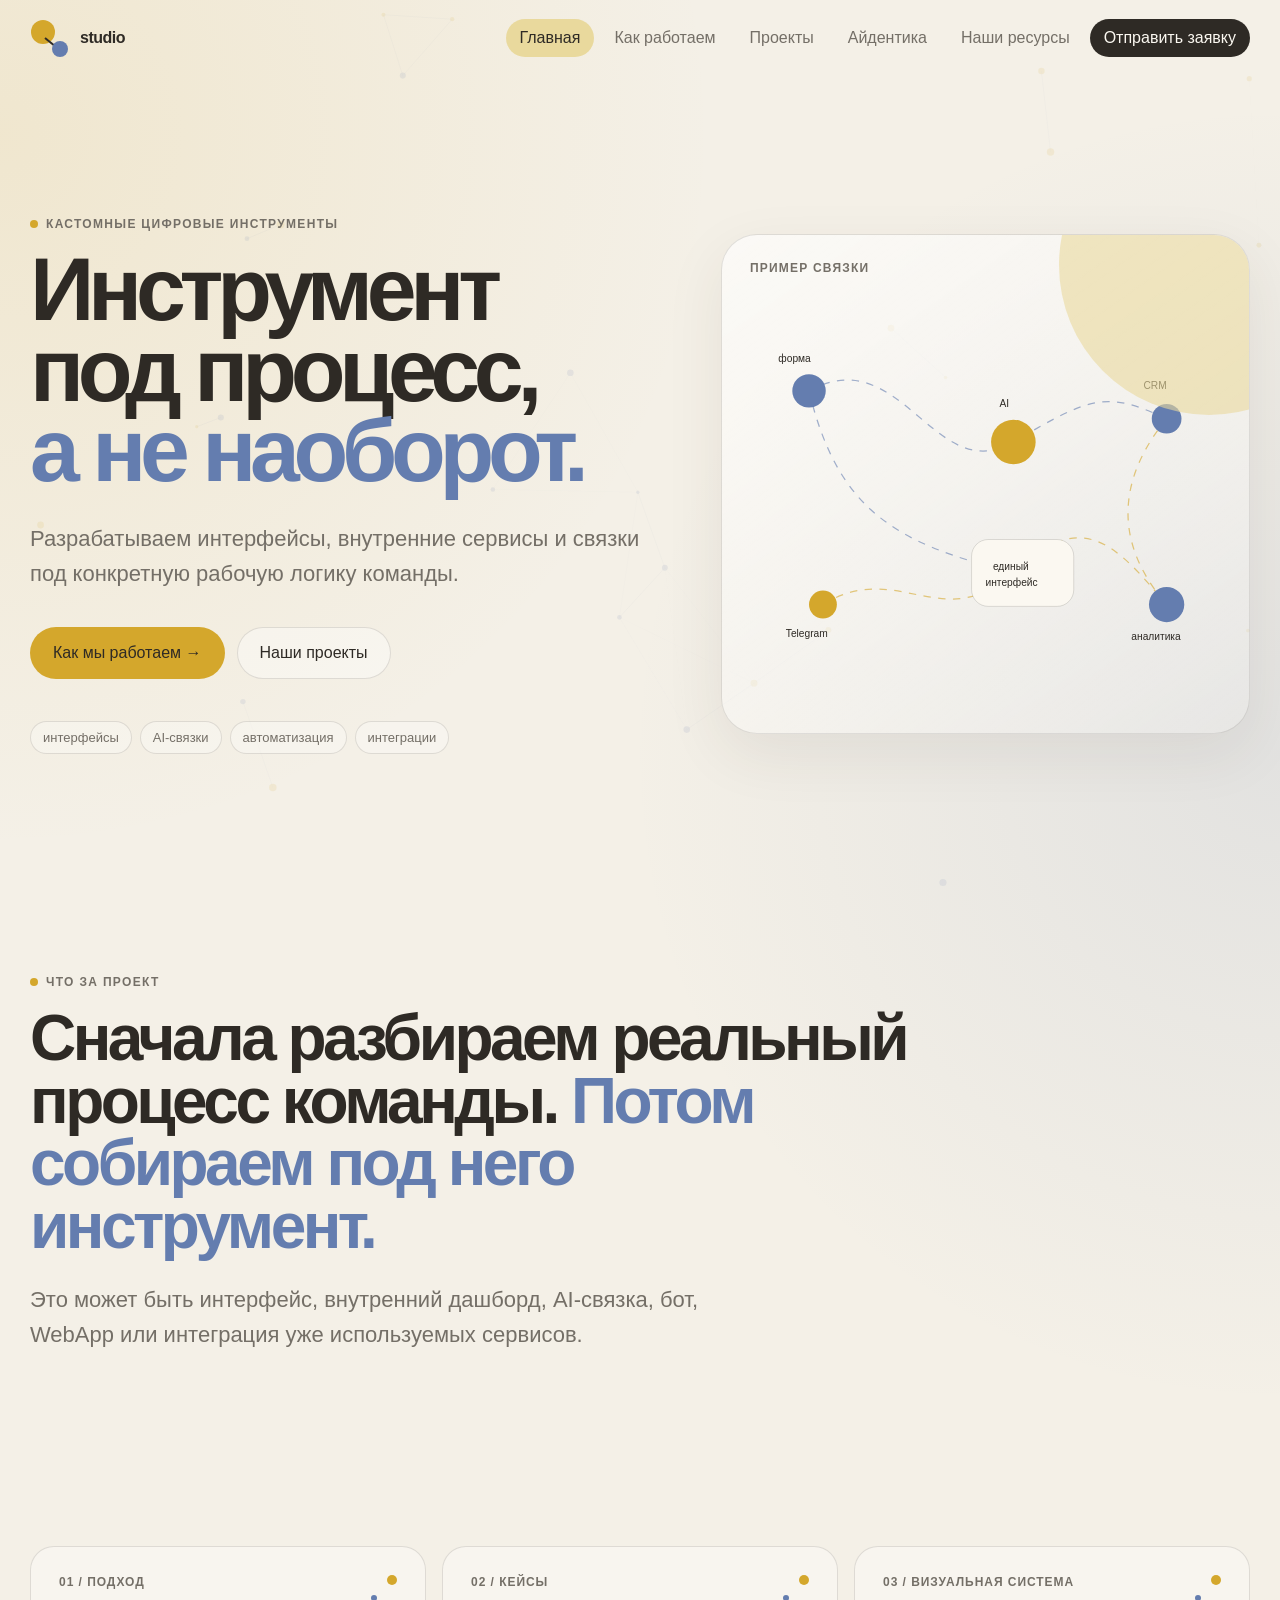
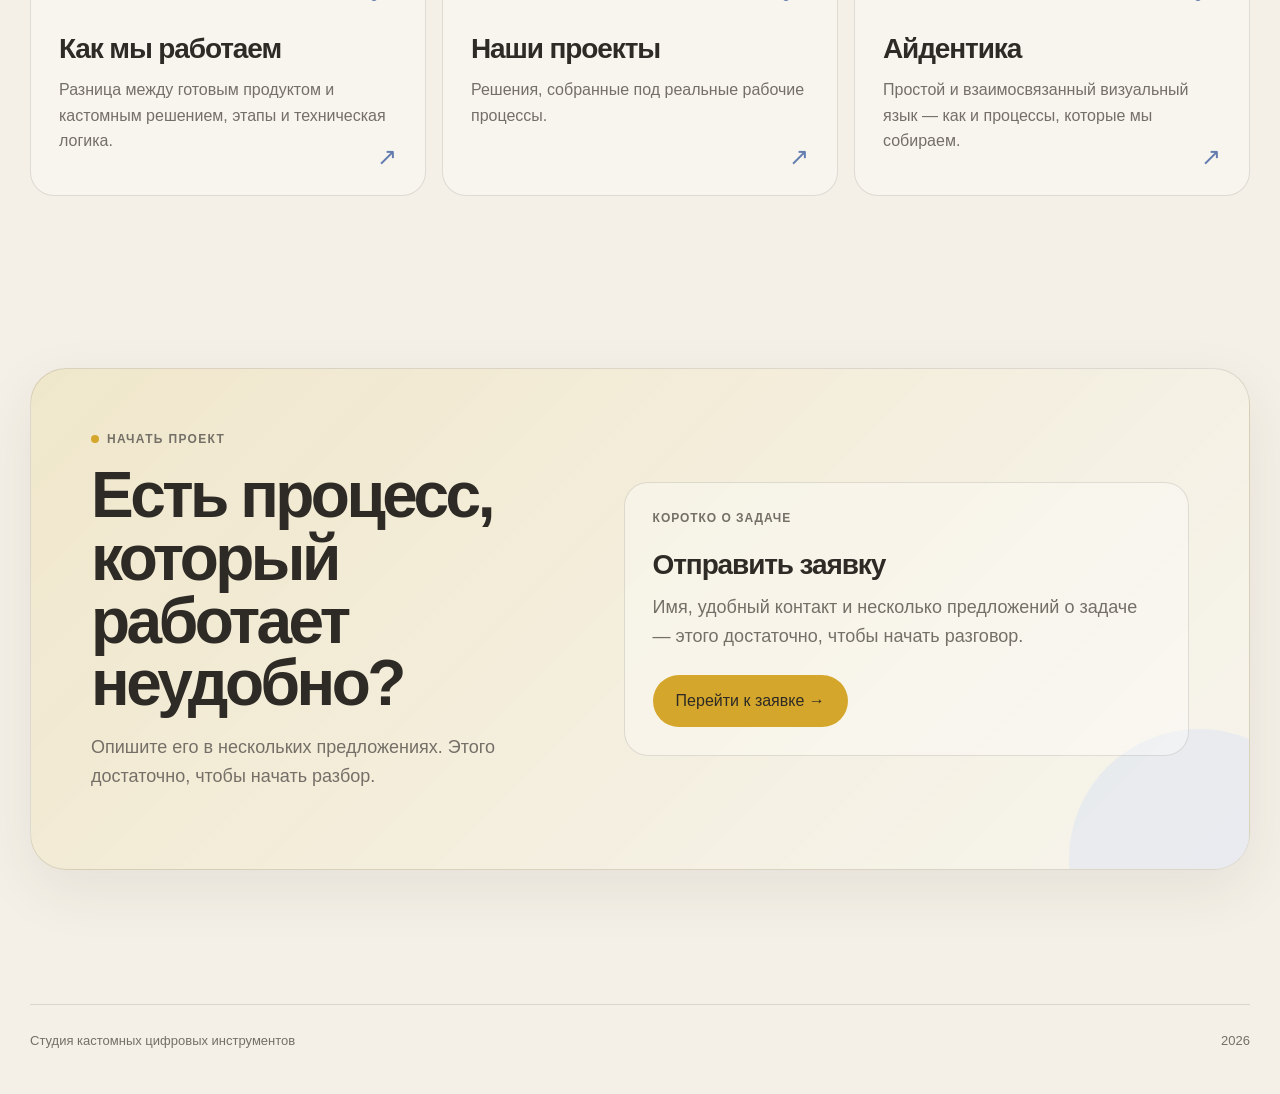
==== index.html @ 76bccfd9 "Connect PWA manifest to index.html" ====
<!doctype html>
<html lang="ru">
<head>
  <meta charset="utf-8">
  <meta name="viewport" content="width=device-width,initial-scale=1">
  <meta name="theme-color" content="#F4F0E7">
  <meta name="application-name" content="Tools for your work">
  <meta name="apple-mobile-web-app-capable" content="yes">
  <meta name="apple-mobile-web-app-status-bar-style" content="default">
  <link rel="manifest" href="/custom-tools-studio/manifest.webmanifest">
  <link rel="apple-touch-icon" href="https://bpdqosfgxqawbzljafgb.supabase.co/functions/v1/app-icon?size=192">
  <title>Студия кастомных цифровых инструментов — Tools for your work</title>
  <meta name="description" content="Разрабатываем кастомные интерфейсы, внутренние сервисы, AI-связки, автоматизации и интеграции под реальные рабочие процессы команд.">
  <meta name="robots" content="index,follow,max-image-preview:large">
  <link rel="canonical" href="https://toolsforyourwork.github.io/custom-tools-studio/">

  <meta property="og:locale" content="ru_RU">
  <meta property="og:type" content="website">
  <meta property="og:site_name" content="Tools for your work">
  <meta property="og:title" content="Инструмент под процесс, а не наоборот.">
  <meta property="og:description" content="Кастомные цифровые инструменты, интерфейсы, AI-связки и автоматизации под реальную логику команды.">
  <meta property="og:url" content="https://toolsforyourwork.github.io/custom-tools-studio/">
  <meta property="og:image" content="https://bpdqosfgxqawbzljafgb.supabase.co/functions/v1/og-image?title=%D0%98%D0%BD%D1%81%D1%82%D1%80%D1%83%D0%BC%D0%B5%D0%BD%D1%82%20%D0%BF%D0%BE%D0%B4%20%D0%BF%D1%80%D0%BE%D1%86%D0%B5%D1%81%D1%81%2C%20%D0%B0%20%D0%BD%D0%B5%20%D0%BD%D0%B0%D0%BE%D0%B1%D0%BE%D1%80%D0%BE%D1%82.&amp;subtitle=%D0%9A%D0%B0%D1%81%D1%82%D0%BE%D0%BC%D0%BD%D1%8B%D0%B5%20%D1%86%D0%B8%D1%84%D1%80%D0%BE%D0%B2%D1%8B%D0%B5%20%D0%B8%D0%BD%D1%81%D1%82%D1%80%D1%83%D0%BC%D0%B5%D0%BD%D1%82%D1%8B%2C%20%D0%B8%D0%BD%D1%82%D0%B5%D1%80%D1%84%D0%B5%D0%B9%D1%81%D1%8B%2C%20AI-%D1%81%D0%B2%D1%8F%D0%B7%D0%BA%D0%B8%20%D0%B8%20%D0%B0%D0%B2%D1%82%D0%BE%D0%BC%D0%B0%D1%82%D0%B8%D0%B7%D0%B0%D1%86%D0%B8%D0%B8%20%D0%BF%D0%BE%D0%B4%20%D1%80%D0%B5%D0%B0%D0%BB%D1%8C%D0%BD%D1%83%D1%8E%20%D0%BB%D0%BE%D0%B3%D0%B8%D0%BA%D1%83%20%D0%BA%D0%BE%D0%BC%D0%B0%D0%BD%D0%B4%D1%8B.">
  <meta property="og:image:width" content="1200">
  <meta property="og:image:height" content="630">
  <meta property="og:image:type" content="image/png">

  <meta name="twitter:card" content="summary_large_image">
  <meta name="twitter:title" content="Инструмент под процесс, а не наоборот.">
  <meta name="twitter:description" content="Кастомные цифровые инструменты, интерфейсы, AI-связки и автоматизации под реальную логику команды.">
  <meta name="twitter:image" content="https://bpdqosfgxqawbzljafgb.supabase.co/functions/v1/og-image?title=%D0%98%D0%BD%D1%81%D1%82%D1%80%D1%83%D0%BC%D0%B5%D0%BD%D1%82%20%D0%BF%D0%BE%D0%B4%20%D0%BF%D1%80%D0%BE%D1%86%D0%B5%D1%81%D1%81%2C%20%D0%B0%20%D0%BD%D0%B5%20%D0%BD%D0%B0%D0%BE%D0%B1%D0%BE%D1%80%D0%BE%D1%82.&amp;subtitle=%D0%9A%D0%B0%D1%81%D1%82%D0%BE%D0%BC%D0%BD%D1%8B%D0%B5%20%D1%86%D0%B8%D1%84%D1%80%D0%BE%D0%B2%D1%8B%D0%B5%20%D0%B8%D0%BD%D1%81%D1%82%D1%80%D1%83%D0%BC%D0%B5%D0%BD%D1%82%D1%8B%2C%20%D0%B8%D0%BD%D1%82%D0%B5%D1%80%D1%84%D0%B5%D0%B9%D1%81%D1%8B%2C%20AI-%D1%81%D0%B2%D1%8F%D0%B7%D0%BA%D0%B8%20%D0%B8%20%D0%B0%D0%B2%D1%82%D0%BE%D0%BC%D0%B0%D1%82%D0%B8%D0%B7%D0%B0%D1%86%D0%B8%D0%B8%20%D0%BF%D0%BE%D0%B4%20%D1%80%D0%B5%D0%B0%D0%BB%D1%8C%D0%BD%D1%83%D1%8E%20%D0%BB%D0%BE%D0%B3%D0%B8%D0%BA%D1%83%20%D0%BA%D0%BE%D0%BC%D0%B0%D0%BD%D0%B4%D1%8B.">
  <script type="application/ld+json">
  {
    "@context": "https://schema.org",
    "@type": "Organization",
    "name": "Tools for your work",
    "alternateName": "Студия кастомных цифровых инструментов",
    "url": "https://toolsforyourwork.github.io/custom-tools-studio/",
    "description": "Разрабатываем кастомные интерфейсы, внутренние сервисы, AI-связки, автоматизации и интеграции под реальные рабочие процессы команд."
  }
  </script>

  <link rel="icon" type="image/svg+xml" href="favicon.svg">
  <link rel="stylesheet" href="styles.css">
</head>
<body>

<canvas id="network"></canvas>
<header class="header" id="header">
  <div class="container header__inner">
    <a class="brand" href="index.html">
      <span class="brand__mark"><span></span></span>
      <span>studio</span>
    </a>

    <nav class="nav" id="nav">
      <a href="index.html" class="active">Главная</a>
<a href="approach.html" class="">Как работаем</a>
<a href="projects.html" class="">Проекты</a>
<a href="identity.html" class="">Айдентика</a>
<a href="contacts.html" class="">Наши ресурсы</a>
<a href="request.html" class="nav-cta">Отправить заявку</a>
    </nav>

    <button class="menu" id="menu" aria-label="Меню">
      <span></span><span></span>
    </button>
  </div>
</header>

<main class="page">

  <section class="hero">
    <div class="container hero__grid">
      <div>
        <div class="eyebrow">кастомные цифровые инструменты</div>
        <h1>
          <span>Инструмент</span>
          <span>под процесс,</span>
          <span class="accent">а не наоборот.</span>
        </h1>

        <p class="hero__text">
          Разрабатываем интерфейсы, внутренние сервисы и связки под конкретную рабочую логику команды.
        </p>

        <div class="hero__actions">
          <a class="btn primary" href="approach.html">Как мы работаем →</a>
          <a class="btn ghost" href="projects.html">Наши проекты</a>
        </div>

        <div class="hero__tags">
          <span class="tag">интерфейсы</span>
          <span class="tag">AI-связки</span>
          <span class="tag">автоматизация</span>
          <span class="tag">интеграции</span>
        </div>
      </div>

      <div class="hero-card">
        <div class="hero-card__label">пример связки</div>

        <svg class="map" viewBox="0 0 520 420" aria-hidden="true">
          <path d="M70 85 C170 30 205 190 290 140 S390 85 455 115" />
          <path class="yellow" d="M85 315 C165 265 215 350 290 280 S400 250 455 315" />
          <path d="M70 85 C100 210 160 250 290 280" />
          <path class="yellow" d="M455 115 C410 170 390 240 455 315" />

          <g class="node"><circle cx="70" cy="85" r="18" fill="#647DAF"/><text x="37" y="54">форма</text></g>
          <g class="node"><circle cx="290" cy="140" r="24" fill="#D4A72C"/><text x="275" y="102">AI</text></g>
          <g class="node"><circle cx="455" cy="115" r="16" fill="#647DAF"/><text x="430" y="83">CRM</text></g>
          <g class="node"><circle cx="85" cy="315" r="15" fill="#D4A72C"/><text x="45" y="350">Telegram</text></g>
          <g class="node">
            <rect x="245" y="245" rx="18" ry="18" width="110" height="72" fill="#FBF8F1" stroke="#2E2A25" stroke-opacity=".16"/>
            <text x="268" y="278">единый</text><text x="260" y="295">интерфейс</text>
          </g>
          <g class="node"><circle cx="455" cy="315" r="19" fill="#647DAF"/><text x="417" y="353">аналитика</text></g>
        </svg>
      </div>
    </div>
  </section>

  <section class="section tight">
    <div class="container">
      <div class="reveal">
        <div class="eyebrow">что за проект</div>
        <h2>
          Сначала разбираем реальный процесс команды.
          <span class="accent">Потом собираем под него инструмент.</span>
        </h2>
        <p class="lead">
          Это может быть интерфейс, внутренний дашборд, AI-связка, бот, WebApp или интеграция уже используемых сервисов.
        </p>
      </div>
    </div>
  </section>

  <section class="section tight">
    <div class="container">
      <div class="grid-3">
        <a href="approach.html" class="card link-card reveal">
          <div class="small">01 / подход</div>
          <span class="dot"></span>
          <h3>Как мы работаем</h3>
          <p>Разница между готовым продуктом и кастомным решением, этапы и техническая логика.</p>
          <span class="arrow">↗</span>
        </a>

        <a href="projects.html" class="card link-card reveal">
          <div class="small">02 / кейсы</div>
          <span class="dot"></span>
          <h3>Наши проекты</h3>
          <p>Решения, собранные под реальные рабочие процессы.</p>
          <span class="arrow">↗</span>
        </a>

        <a href="identity.html" class="card link-card reveal">
          <div class="small">03 / визуальная система</div>
          <span class="dot"></span>
          <h3>Айдентика</h3>
          <p>Простой и взаимосвязанный визуальный язык — как и процессы, которые мы собираем.</p>
          <span class="arrow">↗</span>
        </a>
      </div>
    </div>
  </section>

  <section class="section">
    <div class="container">
      <div class="cta reveal">
        <div class="cta__copy">
          <div class="eyebrow">начать проект</div>
          <h2>Есть процесс, который работает неудобно?</h2>
          <p>Опишите его в нескольких предложениях. Этого достаточно, чтобы начать разбор.</p>
        </div>

        <div class="card request-shortcut">
          <div class="small">коротко о задаче</div>
          <h3>Отправить заявку</h3>
          <p>Имя, удобный контакт и несколько предложений о задаче — этого достаточно, чтобы начать разговор.</p>
          <a class="btn primary" href="request.html">Перейти к заявке →</a>
        </div>
      </div>
    </div>
  </section>

</main>

<footer class="footer">
  <div class="container footer__inner">
    <span>Студия кастомных цифровых инструментов</span>
    <span data-year></span>
  </div>
</footer>
<script src="script.js"></script>
</body></html>
---- styles.css ----
:root{
  --bg:#F4F0E7;
  --paper:#FBF8F1;
  --paper2:#EFE9DB;
  --ink:#2E2A25;
  --muted:#746F67;
  --yellow:#D4A72C;
  --yellow-soft:#E9D99D;
  --blue:#647DAF;
  --blue-soft:#DCE4F0;
  --red:#C77A5F;
  --line:rgba(46,42,37,.13);
  --radius:24px;
  --radius-lg:36px;
  --shadow:0 20px 60px rgba(64,55,42,.08);
  --header:76px;
  --ease:cubic-bezier(.22,.8,.22,1);
}
*{box-sizing:border-box}
html{scroll-behavior:smooth}
body{
  margin:0;
  min-height:100vh;
  background:
    radial-gradient(circle at 0% 5%,rgba(212,167,44,.13),transparent 25%),
    radial-gradient(circle at 100% 28%,rgba(100,125,175,.12),transparent 28%),
    var(--bg);
  color:var(--ink);
  font-family:Inter,ui-sans-serif,-apple-system,BlinkMacSystemFont,"Segoe UI",sans-serif;
  overflow-x:hidden;
}
a{color:inherit;text-decoration:none}
button,input,textarea{font:inherit}
img,svg{display:block;max-width:100%}
::selection{background:var(--yellow);color:var(--ink)}
#network{
  position:fixed;inset:0;width:100%;height:100%;
  z-index:-1;opacity:.34;pointer-events:none;
}
.container{width:min(calc(100% - 48px),1220px);margin-inline:auto}
.header{
  position:fixed;inset:0 0 auto;
  height:var(--header);z-index:100;
  border-bottom:1px solid transparent;
  transition:.25s ease;
}
.header.scrolled{
  background:rgba(244,240,231,.84);
  border-color:var(--line);
  backdrop-filter:blur(18px);
  -webkit-backdrop-filter:blur(18px);
}
.header__inner{
  height:100%;display:flex;align-items:center;justify-content:space-between;gap:28px
}
.brand{display:flex;align-items:center;gap:12px;font-weight:760;letter-spacing:-.03em}
.brand__mark{position:relative;width:38px;height:38px}
.brand__mark::before,.brand__mark::after{
  content:"";position:absolute;border-radius:50%
}
.brand__mark::before{width:24px;height:24px;left:1px;top:1px;background:var(--yellow)}
.brand__mark::after{width:16px;height:16px;right:0;bottom:0;background:var(--blue)}
.brand__mark span{
  position:absolute;left:15px;top:18px;width:25px;height:2px;
  background:var(--ink);transform:rotate(39deg);transform-origin:left center
}
.nav{display:flex;align-items:center;gap:6px}
.nav a{
  color:var(--muted);padding:10px 14px;border-radius:999px;transition:.2s ease
}
.nav a:hover{color:var(--ink);background:rgba(255,255,255,.35)}
.nav a.active{color:var(--ink);background:var(--yellow-soft)}
.menu{
  display:none;width:44px;height:44px;border:0;border-radius:50%;
  background:rgba(255,255,255,.45);position:relative;z-index:120;cursor:pointer
}
.menu span{
  position:absolute;left:12px;width:20px;height:2px;background:var(--ink);transition:.25s var(--ease)
}
.menu span:first-child{top:17px}
.menu span:last-child{top:25px}
.menu.open span:first-child{top:21px;transform:rotate(45deg)}
.menu.open span:last-child{top:21px;transform:rotate(-45deg)}
.page{padding-top:var(--header)}
.hero{
  min-height:calc(100svh - var(--header));
  display:flex;align-items:center;padding:72px 0 80px
}
.hero__grid{
  display:grid;grid-template-columns:1.08fr .92fr;align-items:center;gap:70px
}
.eyebrow{
  display:inline-flex;align-items:center;gap:8px;
  text-transform:uppercase;letter-spacing:.11em;
  font-size:12px;font-weight:800;color:var(--muted);margin-bottom:18px
}
.eyebrow::before{
  content:"";width:8px;height:8px;border-radius:50%;background:var(--yellow)
}
.hero h1,.page-hero h1{
  margin:0;font-size:clamp(56px,7vw,100px);line-height:.9;
  letter-spacing:-.07em;font-weight:720
}
.hero h1 span{display:block}
.accent{color:var(--blue)}
.hero__text,.page-hero p,.lead{
  color:var(--muted);font-size:clamp(18px,2vw,22px);line-height:1.6
}
.hero__text{max-width:650px;margin:30px 0 0}
.page-hero{padding:100px 0 74px}
.page-hero h1{max-width:900px}
.page-hero p{max-width:720px;margin:28px 0 0}
.hero__actions{display:flex;gap:12px;flex-wrap:wrap;margin-top:36px}
.btn{
  min-height:52px;padding:0 22px;border:1px solid transparent;border-radius:999px;
  display:inline-flex;align-items:center;justify-content:center;gap:10px;
  transition:.25s var(--ease)
}
.btn:hover{transform:translateY(-2px)}
.btn.primary{background:var(--yellow)}
.btn.ghost{background:rgba(255,255,255,.38);border-color:var(--line)}
.hero__tags{display:flex;flex-wrap:wrap;gap:8px;margin-top:42px}
.tag{
  padding:8px 12px;border:1px solid var(--line);border-radius:999px;
  background:rgba(255,255,255,.3);color:var(--muted);font-size:13px
}
.hero-card{
  position:relative;min-height:500px;border:1px solid var(--line);
  border-radius:var(--radius-lg);
  background:linear-gradient(145deg,rgba(255,255,255,.62),rgba(255,255,255,.14));
  box-shadow:var(--shadow);overflow:hidden
}
.hero-card__label{
  position:absolute;top:26px;left:28px;z-index:2;
  color:var(--muted);font-size:12px;font-weight:800;letter-spacing:.1em;text-transform:uppercase
}
.hero-card::after{
  content:"";position:absolute;width:300px;height:300px;top:-120px;right:-110px;
  border-radius:50%;background:var(--yellow-soft);opacity:.6
}
.map{
  position:absolute;inset:70px 22px 24px;width:calc(100% - 44px);height:calc(100% - 94px)
}
.map path{
  fill:none;stroke:var(--blue);stroke-width:1.35;opacity:.6;
  stroke-dasharray:8 8;animation:dash 9s linear infinite
}
.map path.yellow{stroke:var(--yellow)}
.map text{font-size:11px;fill:var(--ink)}
.map .node{animation:float 6s ease-in-out infinite alternate;transform-box:fill-box;transform-origin:center}
.map .node:nth-of-type(2n){animation-duration:8s;animation-delay:-1.5s}
@keyframes dash{to{stroke-dashoffset:-100}}
@keyframes float{from{transform:translateY(-2px)}to{transform:translateY(7px)}}
.section{padding:100px 0}
.section.tight{padding:72px 0}
.section h2{
  max-width:900px;margin:0;font-size:clamp(38px,5vw,68px);
  line-height:.98;letter-spacing:-.055em
}
.lead{max-width:700px;margin:24px 0 0}
.grid-3{display:grid;grid-template-columns:repeat(3,1fr);gap:16px;margin-top:50px}
.grid-2{display:grid;grid-template-columns:repeat(2,1fr);gap:18px;margin-top:50px}
.card{
  position:relative;padding:28px;border:1px solid var(--line);
  border-radius:var(--radius);background:rgba(255,255,255,.34);
  transition:.35s var(--ease)
}
.card:hover{transform:translateY(-5px);background:rgba(255,255,255,.62)}
.card h3{margin:0 0 12px;font-size:28px;letter-spacing:-.04em}
.card p{margin:0;color:var(--muted);line-height:1.58}
.card .small{font-size:12px;color:var(--muted);letter-spacing:.08em;text-transform:uppercase;font-weight:800;margin-bottom:44px}
.card .dot{
  position:absolute;top:28px;right:28px;width:10px;height:10px;border-radius:50%;
  background:var(--yellow);box-shadow:-18px 18px 0 -2px var(--blue)
}
.link-card{display:block;min-height:250px}
.link-card .arrow{
  position:absolute;right:28px;bottom:24px;font-size:24px;color:var(--blue);
  transition:.25s var(--ease)
}
.link-card:hover .arrow{transform:translate(4px,-3px)}
.comparison{
  margin-top:50px;display:grid;grid-template-columns:1fr 1fr;
  border:1px solid var(--line);border-radius:var(--radius-lg);
  overflow:hidden;background:rgba(255,255,255,.3);box-shadow:var(--shadow)
}
.compare{padding:40px;min-height:470px}
.compare + .compare{border-left:1px solid var(--line)}
.compare.custom{background:linear-gradient(140deg,rgba(233,217,157,.28),rgba(255,255,255,.1))}
.compare h3{margin:0 0 26px;font-size:36px;letter-spacing:-.04em}
.points{display:grid;gap:16px}
.point{display:grid;grid-template-columns:26px 1fr;gap:10px;color:var(--muted);line-height:1.55}
.point span:first-child{
  width:20px;height:20px;border-radius:50%;display:grid;place-items:center;
  background:rgba(100,125,175,.13);color:var(--blue);font-size:11px;font-weight:800;margin-top:2px
}
.custom .point span:first-child{background:rgba(212,167,44,.19);color:#966f12}
.compare-diagram{margin-top:32px;padding-top:26px;border-top:1px solid var(--line)}
.chain{min-height:110px;display:flex;align-items:center;justify-content:space-between;gap:8px}
.box{
  padding:10px 12px;min-width:72px;text-align:center;border:1px solid var(--line);
  border-radius:12px;background:var(--paper);font-size:12px
}
.arrow{color:var(--muted)}
.hub{min-height:165px;position:relative}
.hub svg{position:absolute;inset:0;width:100%;height:100%}
.hub line{stroke:var(--blue);stroke-width:1.4;opacity:.55}
.hub-center{
  position:absolute;left:50%;top:50%;transform:translate(-50%,-50%);
  width:120px;height:76px;border-radius:18px;background:var(--yellow);
  display:grid;place-items:center;text-align:center;font-weight:750;font-size:13px;z-index:2
}
.hub-item{
  position:absolute;width:84px;padding:8px;border:1px solid var(--line);
  border-radius:10px;background:var(--paper);text-align:center;font-size:11px
}
.hub-item.i1{left:0;top:0}.hub-item.i2{right:0;top:0}
.hub-item.i3{left:0;bottom:0}.hub-item.i4{right:0;bottom:0}
.steps{display:grid;margin-top:48px}
.step{
  display:grid;grid-template-columns:120px 1fr;gap:30px;
  padding:28px 0;border-bottom:1px solid var(--line)
}
.step__num{color:var(--blue);font-weight:800;font-size:13px;letter-spacing:.08em}
.step h3{margin:0 0 10px;font-size:30px;letter-spacing:-.04em}
.step p{margin:0;max-width:700px;color:var(--muted);line-height:1.58}
.tech-grid{
  display:grid;grid-template-columns:1.05fr .95fr;gap:60px;align-items:center;margin-top:52px
}
.orbit{
  position:relative;min-height:450px;border:1px solid var(--line);
  border-radius:var(--radius-lg);background:rgba(255,255,255,.3);overflow:hidden
}
.orbit-center{
  position:absolute;left:50%;top:50%;transform:translate(-50%,-50%);
  width:170px;height:110px;border-radius:26px;background:var(--yellow);
  display:grid;place-items:center;text-align:center;font-weight:760;z-index:3
}
.ring{position:absolute;left:50%;top:50%;transform:translate(-50%,-50%);border:1px solid rgba(100,125,175,.24);border-radius:50%}
.r1{width:300px;height:300px}.r2{width:420px;height:420px}
.orbit-item{
  position:absolute;padding:9px 13px;border:1px solid var(--line);border-radius:999px;
  background:var(--paper);font-size:12px
}
.o1{left:8%;top:18%}.o2{right:8%;top:17%}.o3{right:5%;top:48%}
.o4{right:14%;bottom:12%}.o5{left:12%;bottom:15%}.o6{left:4%;top:48%}
.identity-grid{display:grid;grid-template-columns:repeat(2,1fr);gap:18px;margin-top:40px}
.identity-card{
  min-height:340px;padding:34px;border:1px solid var(--line);
  border-radius:var(--radius-lg);background:rgba(255,255,255,.34)
}
.identity-card h2{font-size:36px;margin:0 0 14px;letter-spacing:-.045em}
.identity-card p{color:var(--muted);line-height:1.6}
.swatches{display:grid;grid-template-columns:repeat(2,1fr);gap:10px;margin-top:28px}
.swatch{
  min-height:120px;padding:16px;border-radius:18px;
  display:flex;flex-direction:column;justify-content:flex-end;font-size:13px
}
.sy{background:var(--yellow)}.sb{background:var(--blue);color:white}
.sc{background:var(--bg);border:1px solid var(--line)}.sr{background:var(--red);color:white}
.identity-demo{
  margin-top:26px;min-height:240px;border-radius:26px;position:relative;overflow:hidden;
  background:linear-gradient(135deg,rgba(233,217,157,.5),rgba(220,228,240,.45))
}
.identity-demo svg{position:absolute;inset:0;width:100%;height:100%}
.projects{display:grid;grid-template-columns:repeat(2,1fr);gap:18px;margin-top:40px}
.project{
  min-height:420px;padding:24px;border:1px solid var(--line);
  border-radius:var(--radius-lg);background:rgba(255,255,255,.34);transition:.35s var(--ease)
}
.project:hover{transform:translateY(-5px);background:rgba(255,255,255,.58)}
.project__visual{
  height:240px;border-radius:22px;position:relative;overflow:hidden;
  background:
    radial-gradient(circle at 70% 20%,var(--yellow-soft),transparent 32%),
    radial-gradient(circle at 30% 72%,var(--blue-soft),transparent 32%),
    #ece8dd
}
.project__visual::before,.project__visual::after{
  content:"";position:absolute;height:1px;background:var(--blue);opacity:.35
}
.project__visual::before{width:70%;left:10%;top:38%;transform:rotate(14deg)}
.project__visual::after{width:55%;left:25%;top:62%;transform:rotate(-18deg)}
.project__dot{
  position:absolute;width:14px;height:14px;border-radius:50%;background:var(--yellow);
  top:38%;left:36%;box-shadow:120px 42px 0 var(--blue),220px -30px 0 2px var(--yellow)
}
.project h3{margin:22px 0 10px;font-size:28px;letter-spacing:-.04em}
.project p{margin:0;color:var(--muted);line-height:1.55}
.empty{
  margin-top:40px;padding:70px 34px;border:1px dashed rgba(46,42,37,.23);
  border-radius:var(--radius-lg);text-align:center;background:rgba(255,255,255,.22)
}
.empty h3{margin:0;font-size:34px;letter-spacing:-.04em}
.empty p{max-width:560px;margin:14px auto 0;color:var(--muted);line-height:1.6}
.cta{
  display:grid;grid-template-columns:.9fr 1.1fr;gap:70px;padding:60px;
  border:1px solid var(--line);border-radius:var(--radius-lg);
  background:linear-gradient(135deg,rgba(233,217,157,.38),rgba(255,255,255,.3));
  box-shadow:var(--shadow);position:relative;overflow:hidden
}
.cta::after{
  content:"";position:absolute;width:260px;height:260px;right:-80px;bottom:-120px;
  border-radius:50%;background:var(--blue-soft);opacity:.55
}
.cta__copy,.form{position:relative;z-index:2}
.cta h2{font-size:clamp(42px,5vw,70px);line-height:.98;letter-spacing:-.055em;margin:0}
.cta p{max-width:500px;color:var(--muted);line-height:1.6;font-size:18px}
.form{display:grid;gap:12px}
.field{
  width:100%;padding:16px 18px;border:1px solid var(--line);border-radius:16px;
  background:rgba(255,255,255,.72);outline:none;color:var(--ink)
}
textarea.field{min-height:160px;resize:vertical}
.field:focus{border-color:rgba(100,125,175,.52);box-shadow:0 0 0 4px rgba(100,125,175,.08)}
.form-status{min-height:22px;color:var(--blue);font-size:14px}
.contact-links{display:grid;gap:12px;margin-top:28px}
.contact-link{
  display:flex;justify-content:space-between;gap:18px;padding:18px 0;
  border-bottom:1px solid var(--line);font-size:18px
}
.contact-link span{color:var(--muted)}
.footer{padding:34px 0 46px}
.footer__inner{
  padding-top:28px;border-top:1px solid var(--line);
  display:flex;justify-content:space-between;gap:20px;color:var(--muted);font-size:13px
}
.reveal{opacity:0;transform:translateY(26px);transition:.7s var(--ease)}
.reveal.visible{opacity:1;transform:none}

@media(max-width:1000px){
  .container{width:min(calc(100% - 32px),1220px)}
  .hero{min-height:auto}
  .hero__grid{grid-template-columns:1fr;gap:44px}
  .hero-card{min-height:430px}
  .grid-3{grid-template-columns:repeat(2,1fr)}
  .tech-grid,.cta{grid-template-columns:1fr}
  .identity-grid{grid-template-columns:1fr}
}
@media(max-width:760px){
  :root{--header:70px}
  .nav{
    position:fixed;inset:0;padding:calc(var(--header) + 40px) 24px 40px;
    flex-direction:column;align-items:stretch;justify-content:flex-start;
    background:rgba(244,240,231,.97);backdrop-filter:blur(20px);
    transform:translateY(-110%);opacity:0;transition:.4s var(--ease)
  }
  .nav.open{transform:none;opacity:1}
  .nav a{
    border-radius:0;border-bottom:1px solid var(--line);
    padding:17px 10px;font-size:24px
  }
  .menu{display:block}
  .comparison{grid-template-columns:1fr}
  .compare + .compare{border-left:0;border-top:1px solid var(--line)}
  .grid-3,.grid-2,.projects{grid-template-columns:1fr}
  .step{grid-template-columns:1fr;gap:10px}
  .tech-grid{gap:36px}
  .orbit{min-height:390px}
  .r2{width:340px;height:340px}.r1{width:250px;height:250px}
  .orbit-center{width:140px;height:88px}
  .orbit-item{font-size:10px;padding:7px 10px}
  .cta{padding:30px 22px;gap:38px}
  .footer__inner{flex-direction:column}
}
@media(max-width:480px){
  .container{width:min(calc(100% - 22px),1220px)}
  .hero h1,.page-hero h1{font-size:52px}
  .hero__text{font-size:18px}
  .hero__actions{flex-direction:column}
  .btn{width:100%}
  .hero-card{min-height:300px}
  .section{padding:70px 0}
  .compare{padding:28px}
}
@media(prefers-reduced-motion:reduce){
  html{scroll-behavior:auto}
  *,*::before,*::after{animation-duration:.001ms!important;animation-iteration-count:1!important;transition-duration:.001ms!important}
  #network{display:none}
}


/* Resources + request */
.nav a.nav-cta{
  background:var(--ink);
  color:var(--paper);
}
.nav a.nav-cta:hover,
.nav a.nav-cta.active{
  background:var(--blue);
  color:#fff;
}
.request-shortcut{
  position:relative;
  z-index:2;
  align-self:center;
}
.request-shortcut .small{margin-bottom:24px}
.request-shortcut .btn{margin-top:24px}
.resource-grid{
  display:grid;
  grid-template-columns:repeat(2,1fr);
  gap:18px;
}
.resource-card{
  position:relative;
  min-height:260px;
  padding:30px;
  border:1px solid var(--line);
  border-radius:var(--radius-lg);
  background:rgba(255,255,255,.34);
  transition:.35s var(--ease);
  display:flex;
  flex-direction:column;
}
.resource-card:hover{
  transform:translateY(-5px);
  background:rgba(255,255,255,.6);
}
.resource-card .small{
  color:var(--muted);
  font-size:12px;
  font-weight:800;
  letter-spacing:.08em;
  text-transform:uppercase;
  margin-bottom:38px;
}
.resource-card h2{
  font-size:40px;
  margin:0 0 10px;
  letter-spacing:-.045em;
}
.resource-card p{
  color:var(--muted);
  line-height:1.55;
  margin:0;
  max-width:430px;
}
.resource-value{
  margin-top:auto;
  padding-top:30px;
  color:var(--blue);
  font-weight:750;
}
.resource-card.is-empty{
  cursor:default;
}
.resource-card.is-empty:hover{
  transform:none;
}
.request-cta{margin-top:0}
@media(max-width:760px){
  .resource-grid{grid-template-columns:1fr}
  .nav a.nav-cta{
    background:transparent;
    color:var(--ink);
  }
  .nav a.nav-cta.active{
    background:var(--blue);
    color:#fff;
  }
}


/* Project case page */
.project-link{
  display:block;
  color:inherit;
  cursor:pointer;
}
.project-link .project__visual{
  transition:transform .45s var(--ease),filter .35s ease;
}
.project-link:hover .project__visual{
  transform:scale(.985);
  filter:saturate(1.05);
}
.project__open{
  display:inline-flex;
  align-items:center;
  gap:8px;
  margin-top:22px;
  color:var(--blue);
  font-size:14px;
  font-weight:760;
}
.project__open span{
  transition:transform .25s var(--ease);
}
.project-link:hover .project__open span{
  transform:translate(3px,-3px);
}

.case-page{
  padding-top:var(--header);
}
.case-loading,
.case-not-found{
  min-height:65vh;
  display:grid;
  place-items:center;
  text-align:center;
}
.case-loading p,
.case-not-found p{
  color:var(--muted);
}
.case-hero{
  padding:86px 0 54px;
}
.case-back{
  display:inline-flex;
  align-items:center;
  gap:8px;
  margin-bottom:42px;
  color:var(--muted);
  font-size:14px;
  transition:.2s ease;
}
.case-back:hover{
  color:var(--ink);
  transform:translateX(-3px);
}
.case-meta{
  display:flex;
  gap:8px;
  flex-wrap:wrap;
  margin-bottom:22px;
}
.case-hero h1{
  max-width:980px;
  margin:0;
  font-size:clamp(52px,7vw,96px);
  line-height:.93;
  letter-spacing:-.065em;
}
.case-lead{
  max-width:800px;
  margin:28px 0 0;
  color:var(--muted);
  font-size:clamp(18px,2vw,23px);
  line-height:1.58;
  white-space:pre-line;
}
.case-cover-wrap{
  padding:0 0 72px;
}
.case-cover{
  width:100%;
  max-height:720px;
  aspect-ratio:16/9;
  object-fit:cover;
  border-radius:var(--radius-lg);
  border:1px solid var(--line);
  background:var(--paper2);
  box-shadow:var(--shadow);
}
.case-intro{
  padding:0 0 72px;
}
.case-intro__text{
  max-width:860px;
  margin:0;
  font-size:clamp(20px,2.2vw,30px);
  line-height:1.55;
  letter-spacing:-.025em;
  white-space:pre-line;
}
.case-blocks{
  display:grid;
  border-top:1px solid var(--line);
}
.case-block{
  display:grid;
  grid-template-columns:150px minmax(0,1fr);
  gap:42px;
  padding:54px 0;
  border-bottom:1px solid var(--line);
}
.case-block__index{
  color:var(--blue);
  font-size:13px;
  font-weight:800;
  letter-spacing:.08em;
}
.case-block h2{
  margin:0 0 18px;
  font-size:clamp(34px,4vw,54px);
  letter-spacing:-.05em;
}
.case-block p{
  max-width:820px;
  margin:0;
  color:var(--muted);
  font-size:18px;
  line-height:1.7;
  white-space:pre-line;
}
.case-cta{
  margin:86px 0 100px;
  padding:clamp(30px,6vw,68px);
  border:1px solid var(--line);
  border-radius:var(--radius-lg);
  background:linear-gradient(135deg,rgba(233,217,157,.46),rgba(220,228,240,.35));
  box-shadow:var(--shadow);
}
.case-cta h2{
  max-width:760px;
  margin:0;
  font-size:clamp(38px,5vw,66px);
  line-height:1;
  letter-spacing:-.055em;
}
.case-cta p{
  max-width:650px;
  margin:20px 0 28px;
  color:var(--muted);
  line-height:1.6;
  font-size:18px;
}

@media(max-width:760px){
  .case-hero{padding:64px 0 38px}
  .case-back{margin-bottom:30px}
  .case-cover-wrap{padding-bottom:50px}
  .case-intro{padding-bottom:48px}
  .case-block{
    grid-template-columns:1fr;
    gap:14px;
    padding:38px 0;
  }
  .case-cta{margin:62px 0 72px}
}


.is-hidden{display:none!important}


.case-media-section {
  margin: 76px 0 0;
}

.case-media-grid {
  display: grid;
  grid-template-columns: repeat(2, minmax(0,1fr));
  gap: 18px;
  margin-top: 18px;
}

.case-media-item {
  margin: 0;
  overflow: hidden;
  border: 1px solid var(--line);
  border-radius: 24px;
  background: rgba(255,255,255,.28);
}

.case-media-item:first-child {
  grid-column: 1 / -1;
}

.case-media-item img,
.case-media-item video {
  width: 100%;
  aspect-ratio: 16 / 10;
  object-fit: cover;
  background: var(--paper2);
}

.case-media-item:first-child img,
.case-media-item:first-child video {
  aspect-ratio: 16 / 9;
}

.case-media-item figcaption {
  padding: 14px 16px 16px;
  color: var(--muted);
  font-size: 14px;
  line-height: 1.5;
}

@media(max-width:760px) {
  .case-media-section {
    margin-top: 52px;
  }
  .case-media-grid {
    grid-template-columns: 1fr;
  }
  .case-media-item:first-child {
    grid-column: auto;
  }
}


.form-trap{
  position:absolute!important;
  left:-10000px!important;
  top:auto!important;
  width:1px!important;
  height:1px!important;
  overflow:hidden!important;
  opacity:0!important;
  pointer-events:none!important;
}
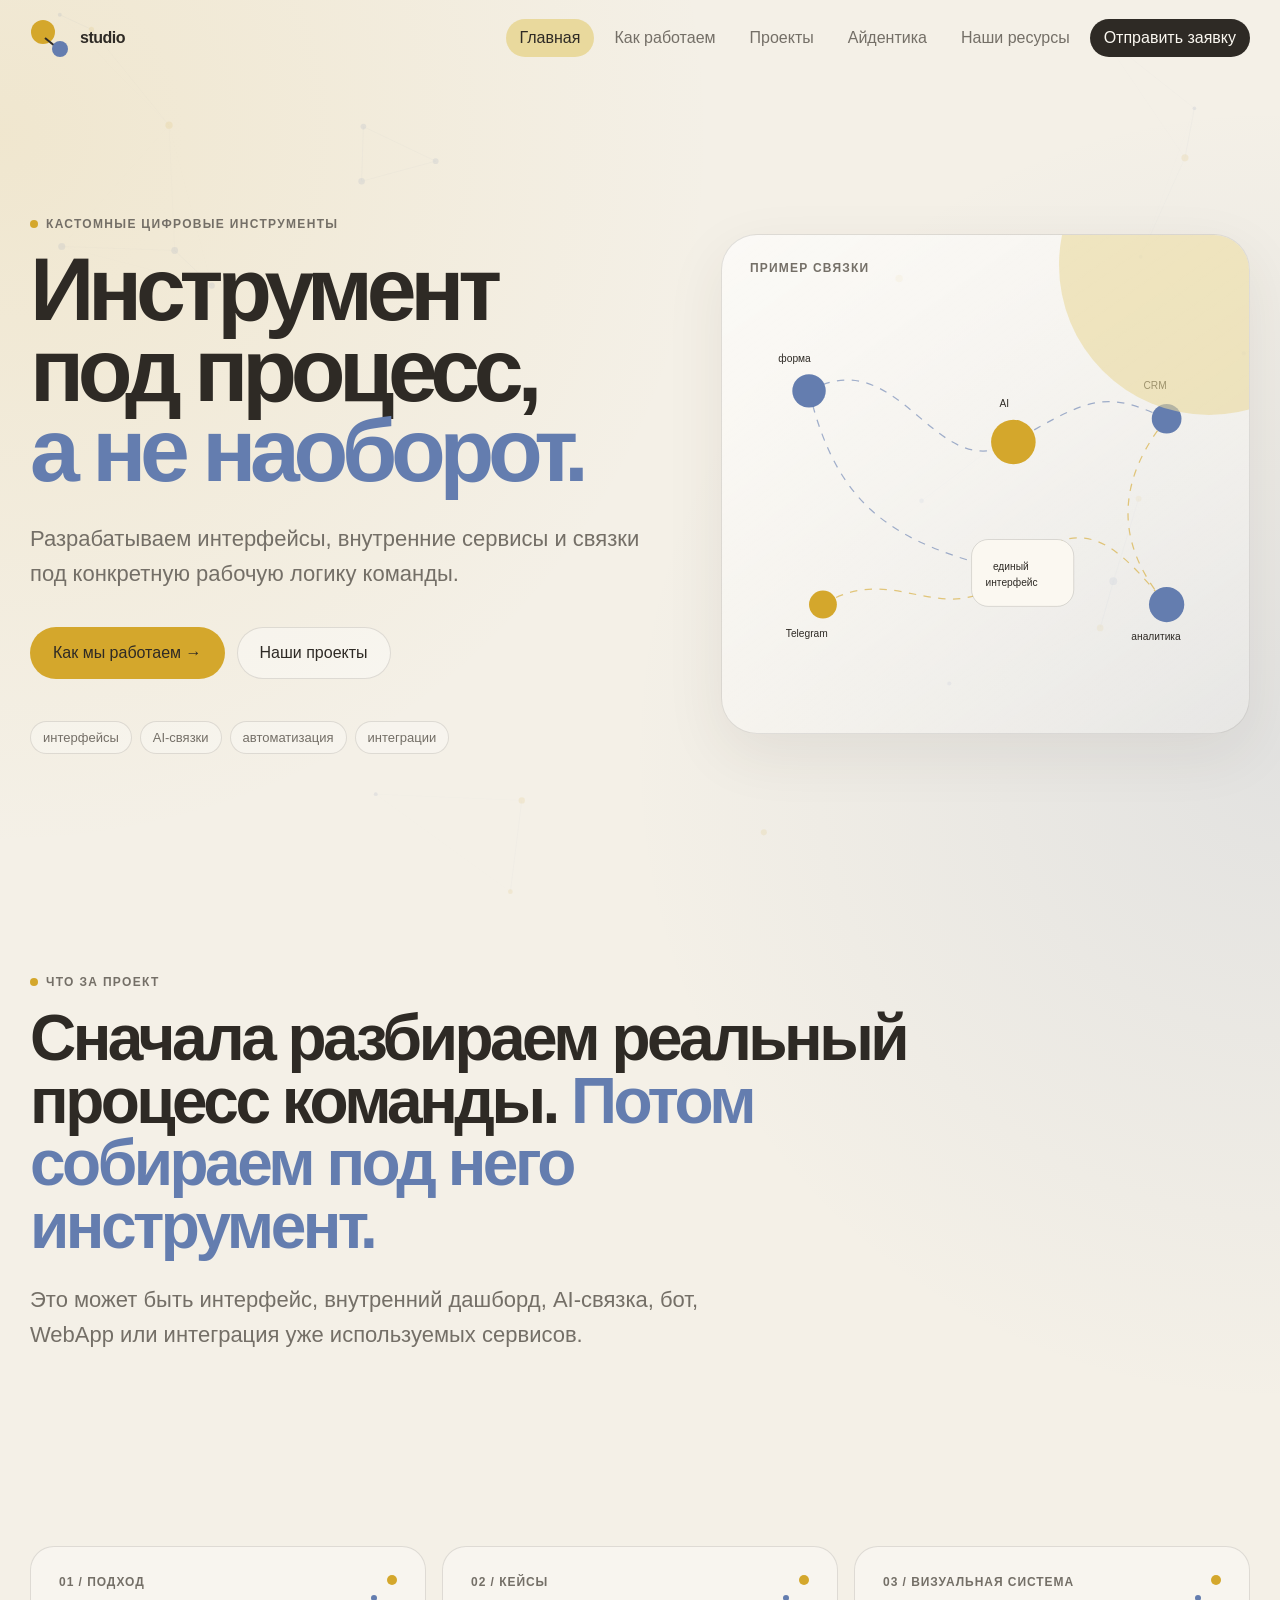
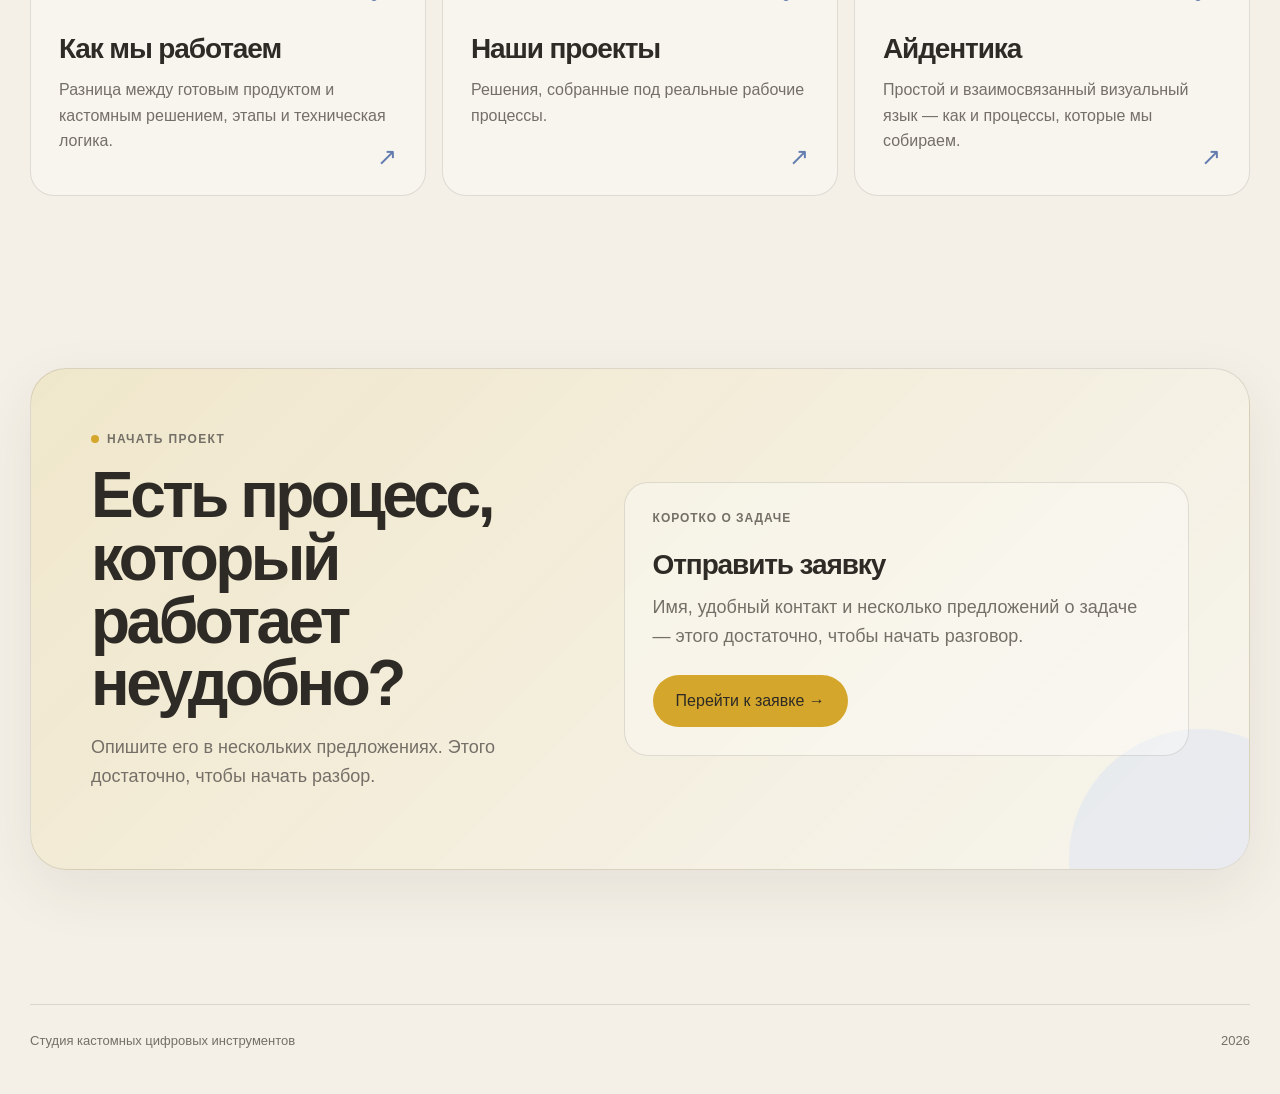
==== commit 96228364: "Improve menu accessibility in index.html" ====
--- a/index.html
+++ b/index.html
@@ -62,7 +62,7 @@
 <a href="request.html" class="nav-cta">Отправить заявку</a>
     </nav>
 
-    <button class="menu" id="menu" aria-label="Меню">
+    <button class="menu" id="menu" type="button" aria-label="Меню" aria-controls="nav" aria-expanded="false">
       <span></span><span></span>
     </button>
   </div>
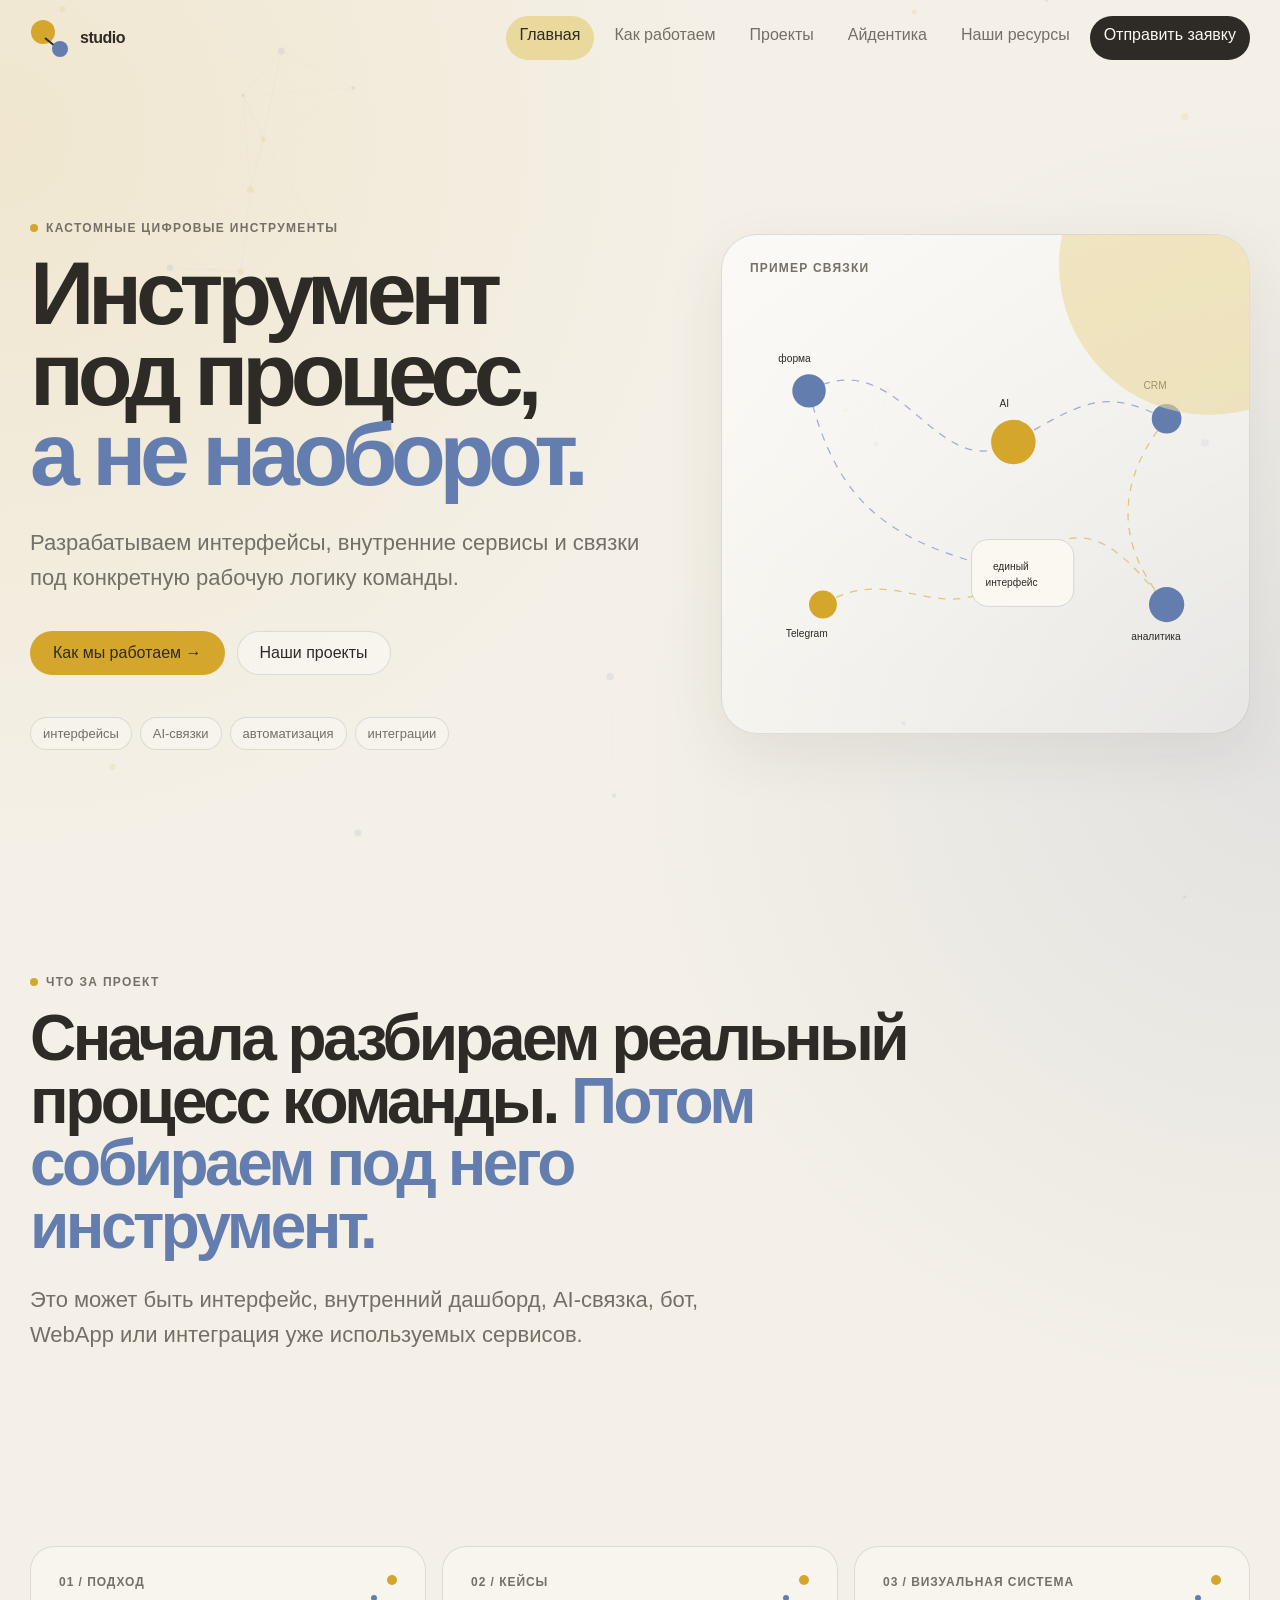
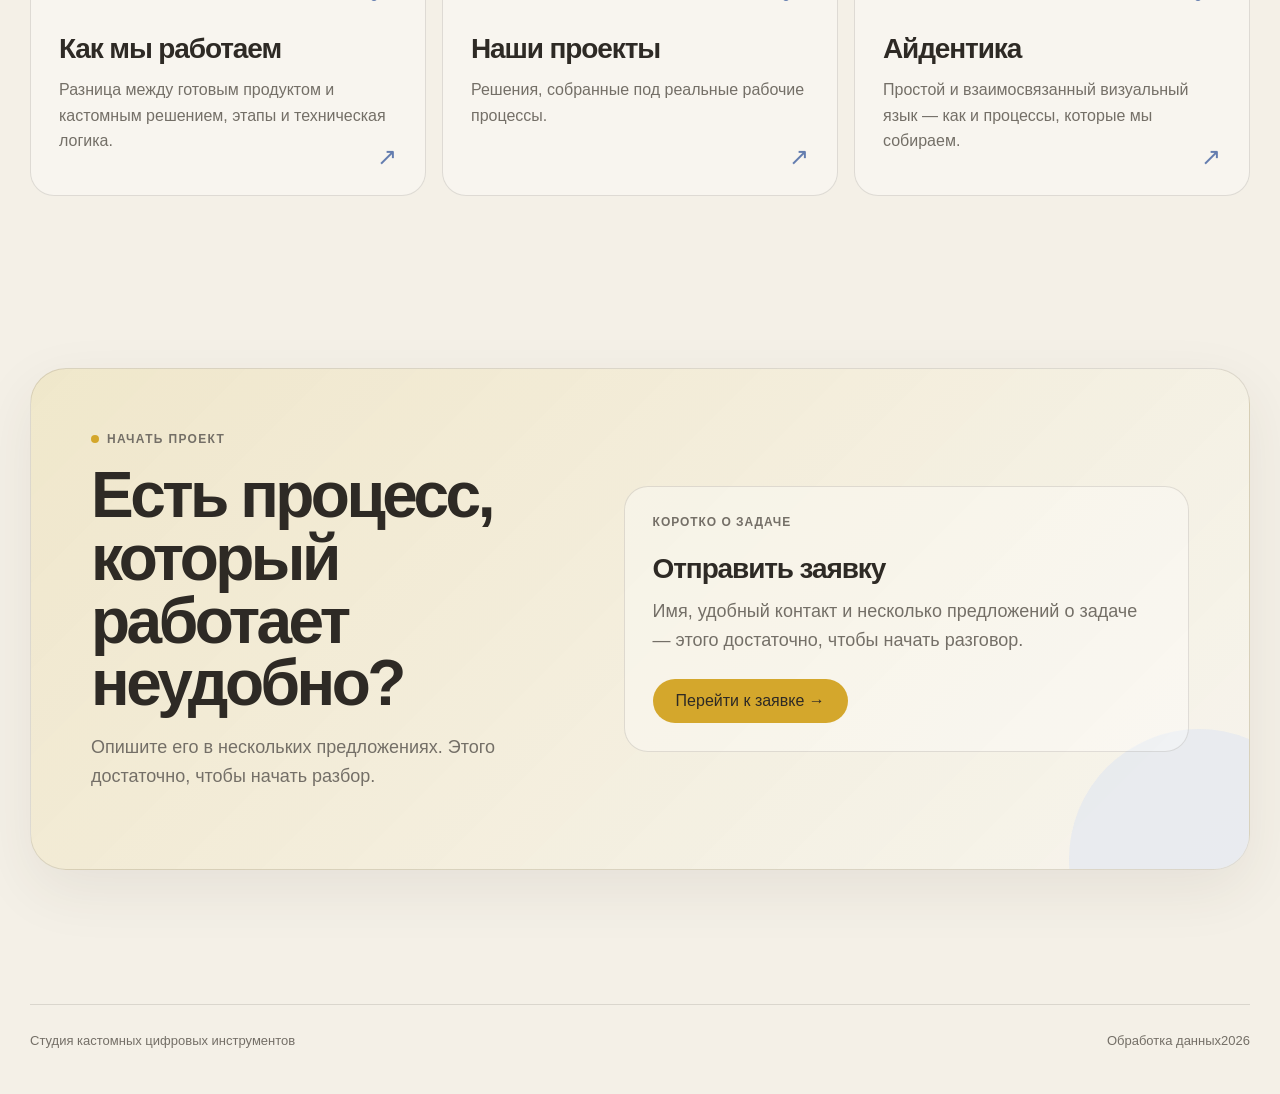
==== commit a3de683d: "Link privacy notice from index.html" ====
--- a/index.html
+++ b/index.html
@@ -189,7 +189,7 @@
 <footer class="footer">
   <div class="container footer__inner">
     <span>Студия кастомных цифровых инструментов</span>
-    <span data-year></span>
+    <div class="footer__meta"><a href="privacy.html">Обработка данных</a><span data-year></span></div>
   </div>
 </footer>
 <script src="script.js"></script>
--- a/styles.css
+++ b/styles.css
@@ -703,3 +703,19 @@
   opacity:0!important;
   pointer-events:none!important;
 }
+
+
+:where(a, button, input, textarea, select):focus-visible {
+  outline: 3px solid var(--blue);
+  outline-offset: 3px;
+}
+
+.menu {
+  min-width: 44px;
+  min-height: 44px;
+}
+
+.btn,
+.nav a {
+  min-height: 44px;
+}
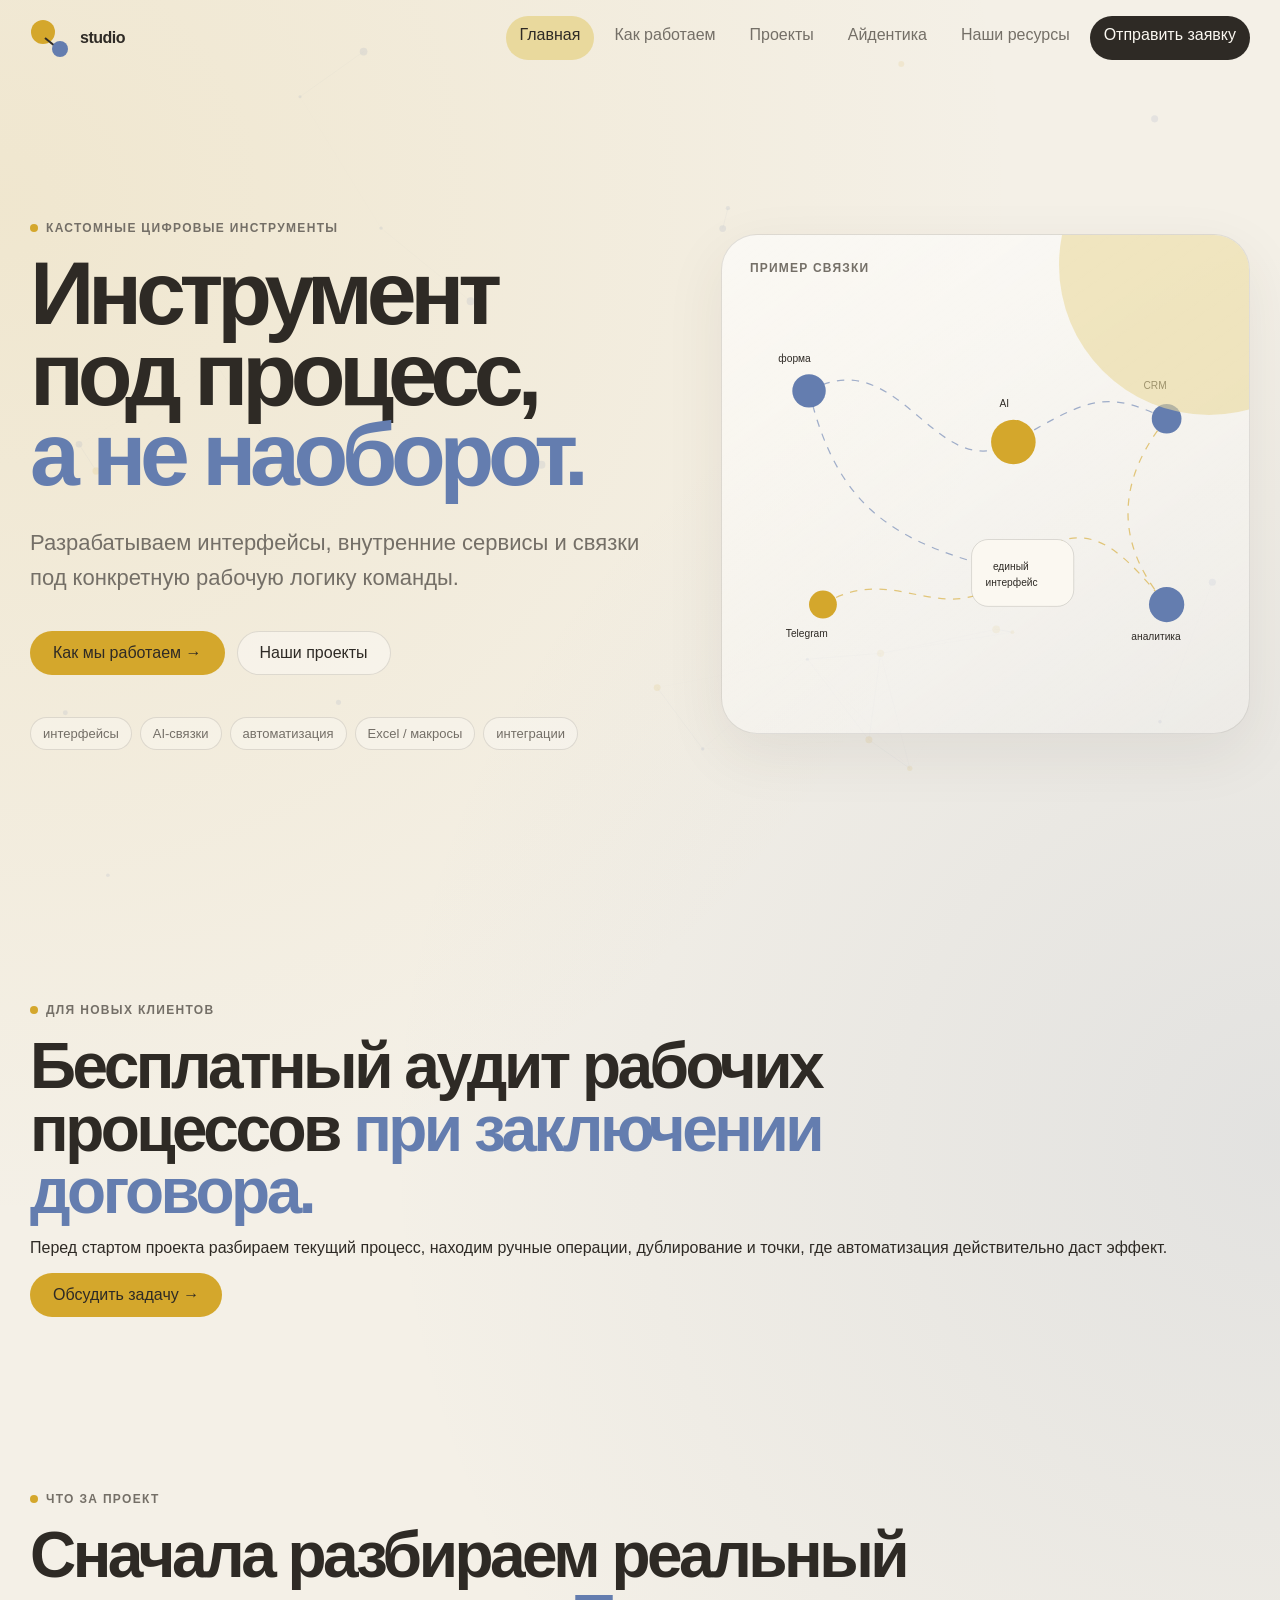
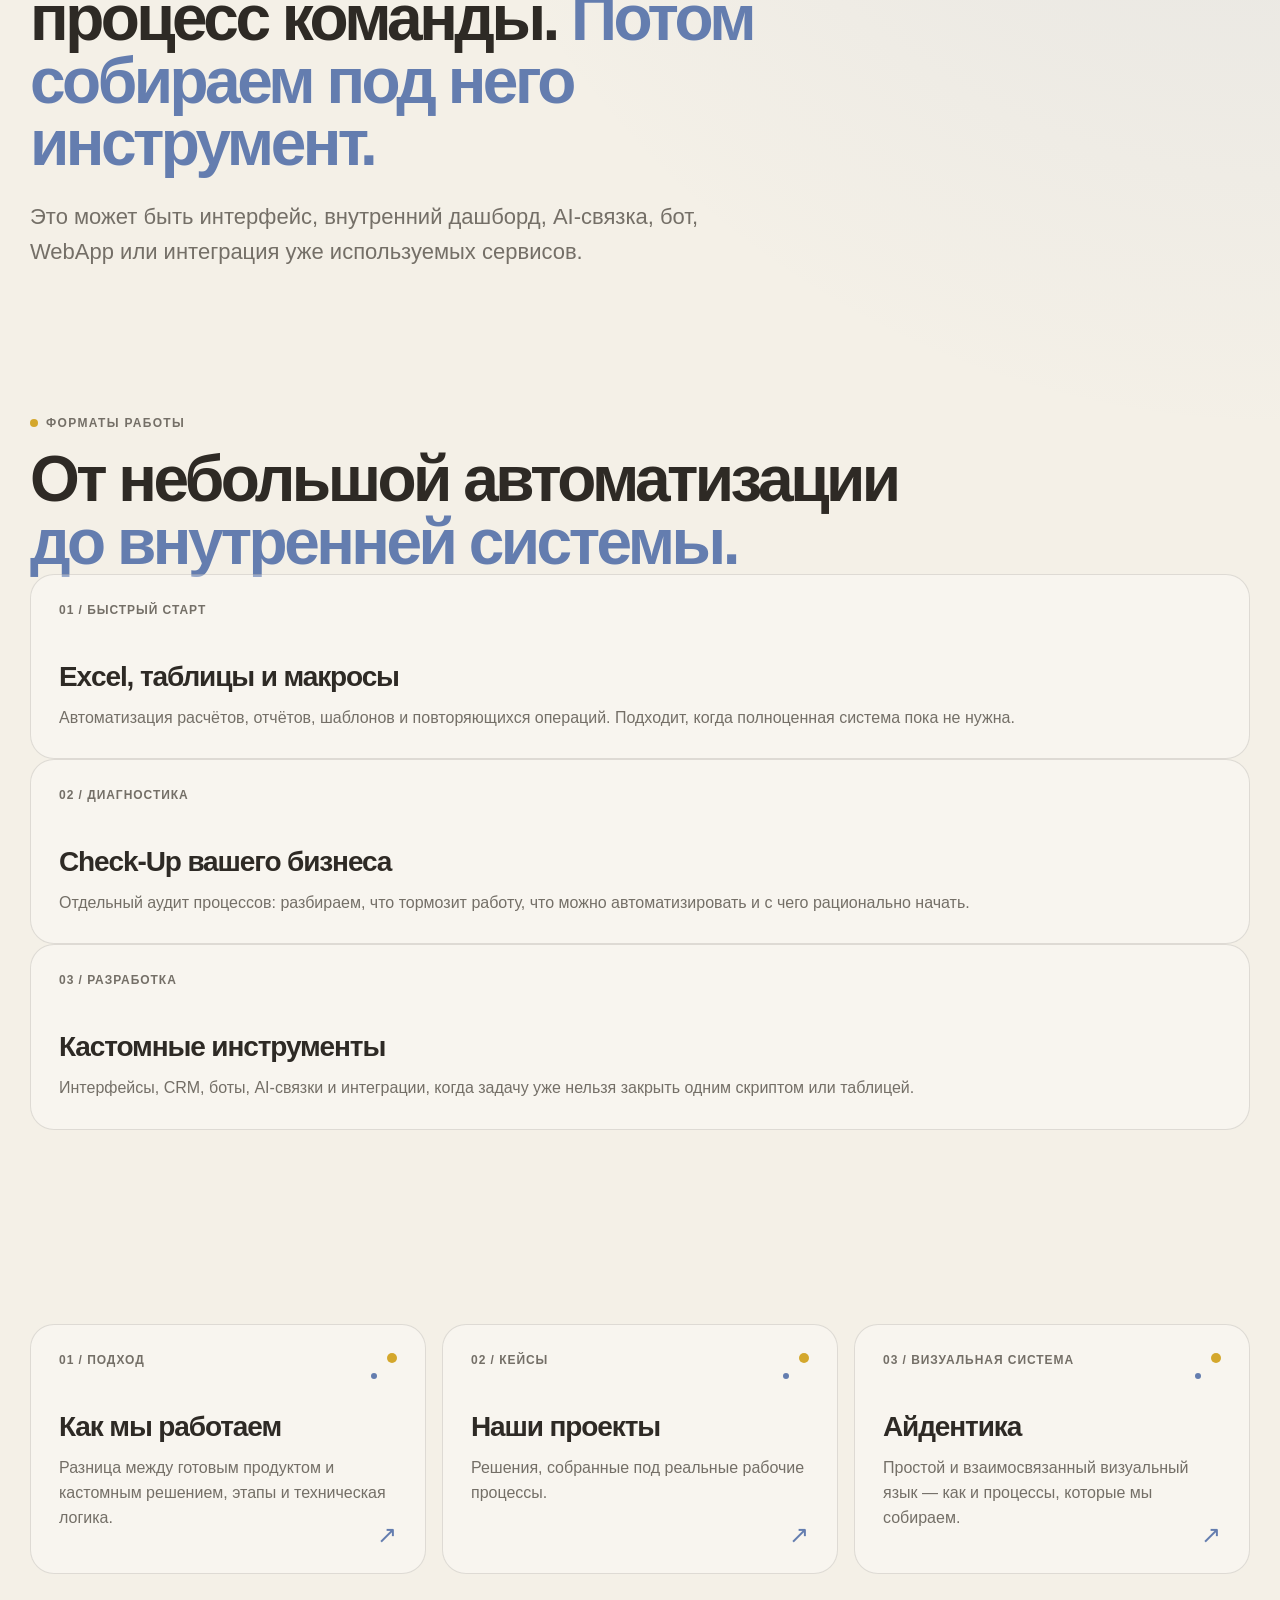
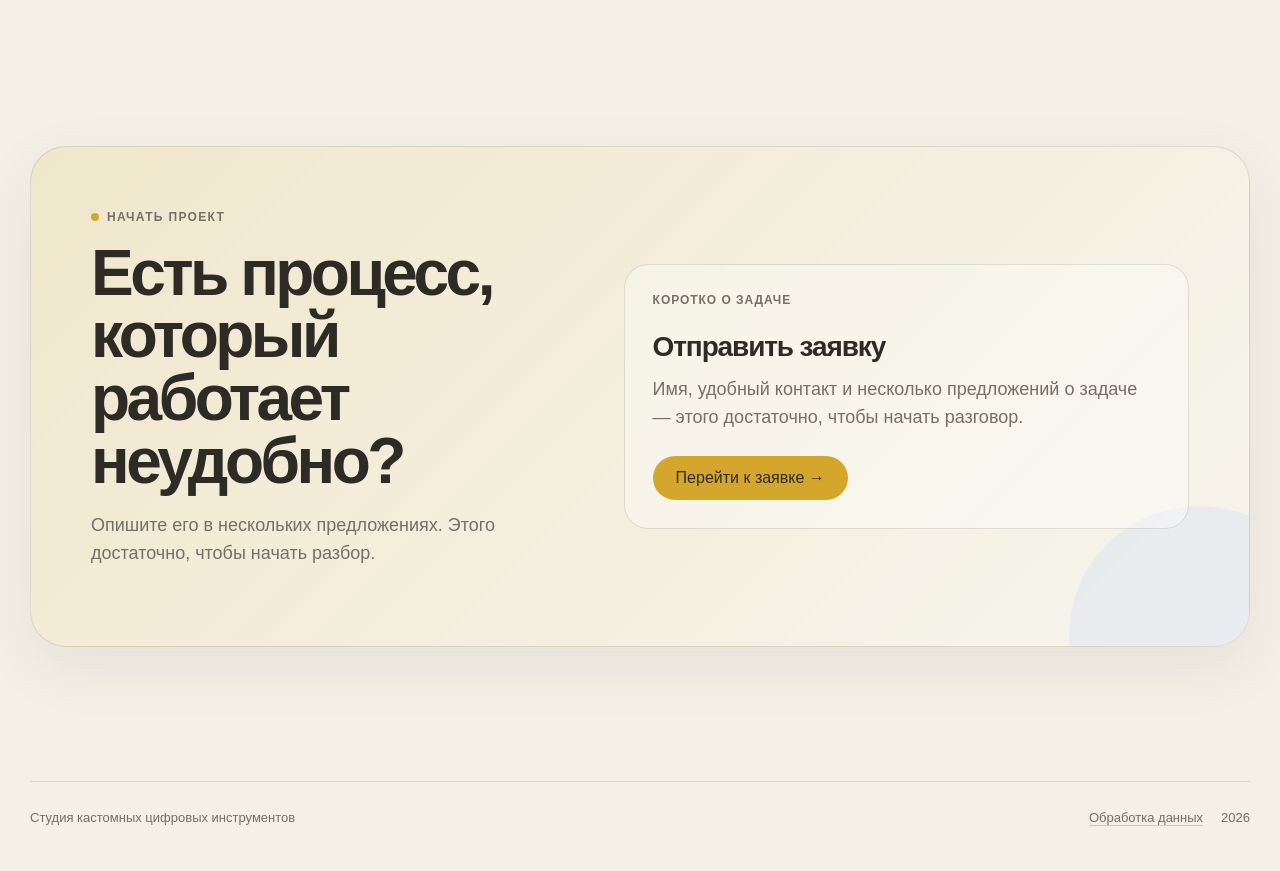
==== commit 60a72956: "Add audit and service formats to homepage" ====
--- a/index.html
+++ b/index.html
@@ -93,6 +93,7 @@
           <span class="tag">интерфейсы</span>
           <span class="tag">AI-связки</span>
           <span class="tag">автоматизация</span>
+          <span class="tag">Excel / макросы</span>
           <span class="tag">интеграции</span>
         </div>
       </div>
@@ -120,6 +121,19 @@
     </div>
   </section>
 
+  <section class="section promo-section">
+    <div class="container">
+      <div class="audit-banner reveal">
+        <div>
+          <div class="eyebrow">для новых клиентов</div>
+          <h2>Бесплатный аудит рабочих процессов <span class="accent">при заключении договора.</span></h2>
+          <p>Перед стартом проекта разбираем текущий процесс, находим ручные операции, дублирование и точки, где автоматизация действительно даст эффект.</p>
+        </div>
+        <a class="btn primary" href="request.html">Обсудить задачу →</a>
+      </div>
+    </div>
+  </section>
+
   <section class="section tight">
     <div class="container">
       <div class="reveal">
@@ -137,6 +151,30 @@
 
   <section class="section tight">
     <div class="container">
+      <div class="eyebrow">форматы работы</div>
+      <h2>От небольшой автоматизации <span class="accent">до внутренней системы.</span></h2>
+      <div class="service-grid">
+        <article class="card service-card reveal">
+          <div class="small">01 / быстрый старт</div>
+          <h3>Excel, таблицы и макросы</h3>
+          <p>Автоматизация расчётов, отчётов, шаблонов и повторяющихся операций. Подходит, когда полноценная система пока не нужна.</p>
+        </article>
+        <article class="card service-card reveal">
+          <div class="small">02 / диагностика</div>
+          <h3>Check‑Up вашего бизнеса</h3>
+          <p>Отдельный аудит процессов: разбираем, что тормозит работу, что можно автоматизировать и с чего рационально начать.</p>
+        </article>
+        <article class="card service-card reveal">
+          <div class="small">03 / разработка</div>
+          <h3>Кастомные инструменты</h3>
+          <p>Интерфейсы, CRM, боты, AI‑связки и интеграции, когда задачу уже нельзя закрыть одним скриптом или таблицей.</p>
+        </article>
+      </div>
+    </div>
+  </section>
+
+  <section class="section tight">
+    <div class="container">
       <div class="grid-3">
         <a href="approach.html" class="card link-card reveal">
           <div class="small">01 / подход</div>
--- a/styles.css
+++ b/styles.css
@@ -719,3 +719,96 @@
 .nav a {
   min-height: 44px;
 }
+
+
+.footer__meta{
+  display:flex;
+  align-items:center;
+  gap:18px;
+  flex-wrap:wrap;
+}
+.footer__meta a{
+  color:inherit;
+  text-decoration:underline;
+  text-decoration-color:rgba(100,125,175,.35);
+  text-underline-offset:3px;
+}
+.footer__meta a:hover{color:var(--ink)}
+
+.consent{
+  display:grid;
+  grid-template-columns:20px minmax(0,1fr);
+  gap:10px;
+  align-items:start;
+  color:var(--muted);
+  font-size:13px;
+  line-height:1.5;
+}
+.consent input{
+  width:18px;
+  height:18px;
+  margin:2px 0 0;
+  accent-color:var(--blue);
+}
+.consent a{
+  color:var(--blue);
+  text-decoration:underline;
+  text-underline-offset:2px;
+}
+
+.legal-wrap{max-width:900px}
+.legal-card{
+  padding:clamp(26px,5vw,52px);
+  border:1px solid var(--line);
+  border-radius:var(--radius-lg);
+  background:rgba(255,255,255,.34);
+  box-shadow:var(--shadow);
+}
+.legal-card + .legal-card{margin-top:18px}
+.legal-card h2{
+  margin:0 0 16px;
+  font-size:clamp(28px,4vw,42px);
+  letter-spacing:-.04em;
+}
+.legal-card p,
+.legal-card li{
+  color:var(--muted);
+  line-height:1.7;
+}
+.legal-card ul{
+  margin:12px 0 0;
+  padding-left:22px;
+}
+.legal-note{
+  margin-top:18px;
+  color:var(--muted);
+  font-size:13px;
+}
+
+.error-hero{
+  min-height:calc(100vh - var(--header) - 110px);
+  display:grid;
+  align-items:center;
+  padding:70px 0;
+}
+.error-code{
+  margin:0 0 14px;
+  color:var(--yellow);
+  font-size:clamp(72px,18vw,180px);
+  font-weight:800;
+  line-height:.8;
+  letter-spacing:-.08em;
+}
+.error-copy{max-width:720px}
+.error-copy h1{
+  margin:0 0 18px;
+  font-size:clamp(44px,7vw,82px);
+  line-height:.95;
+  letter-spacing:-.06em;
+}
+.error-copy p{
+  max-width:620px;
+  color:var(--muted);
+  font-size:18px;
+  line-height:1.65;
+}
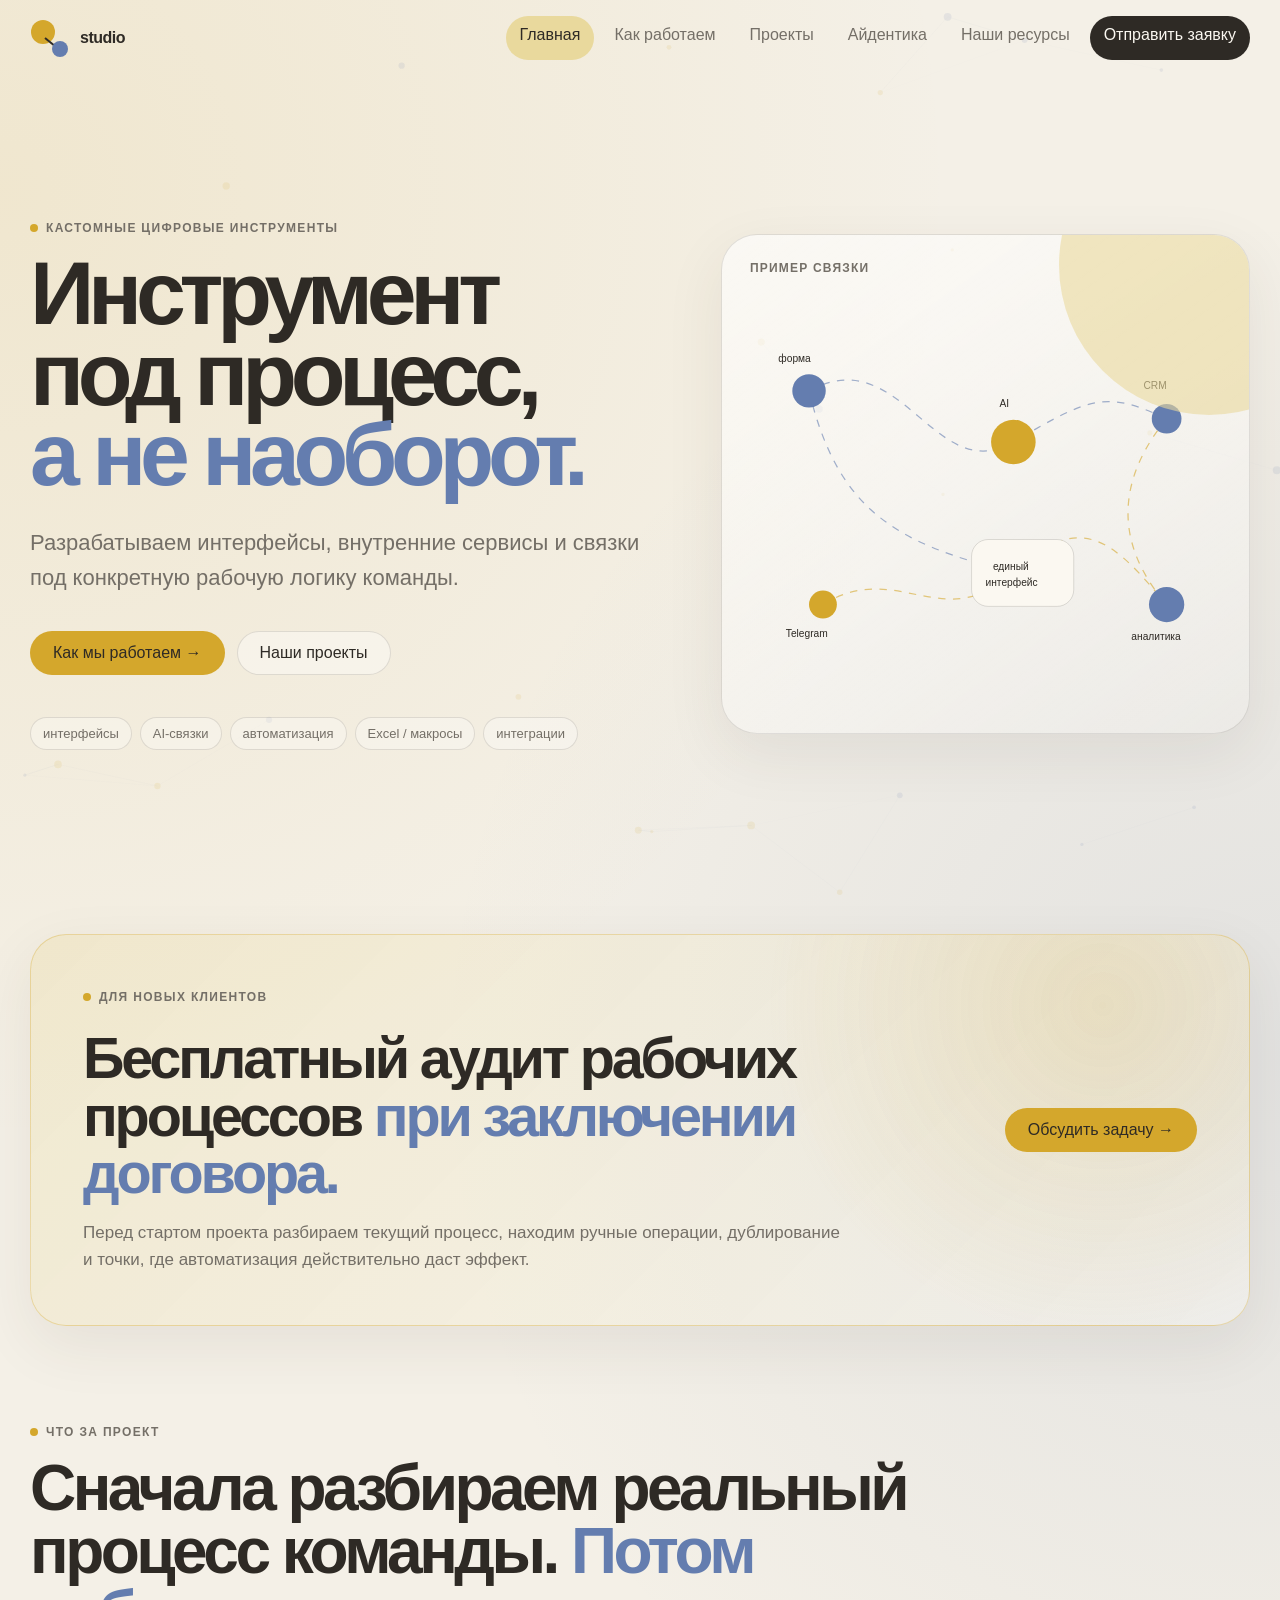
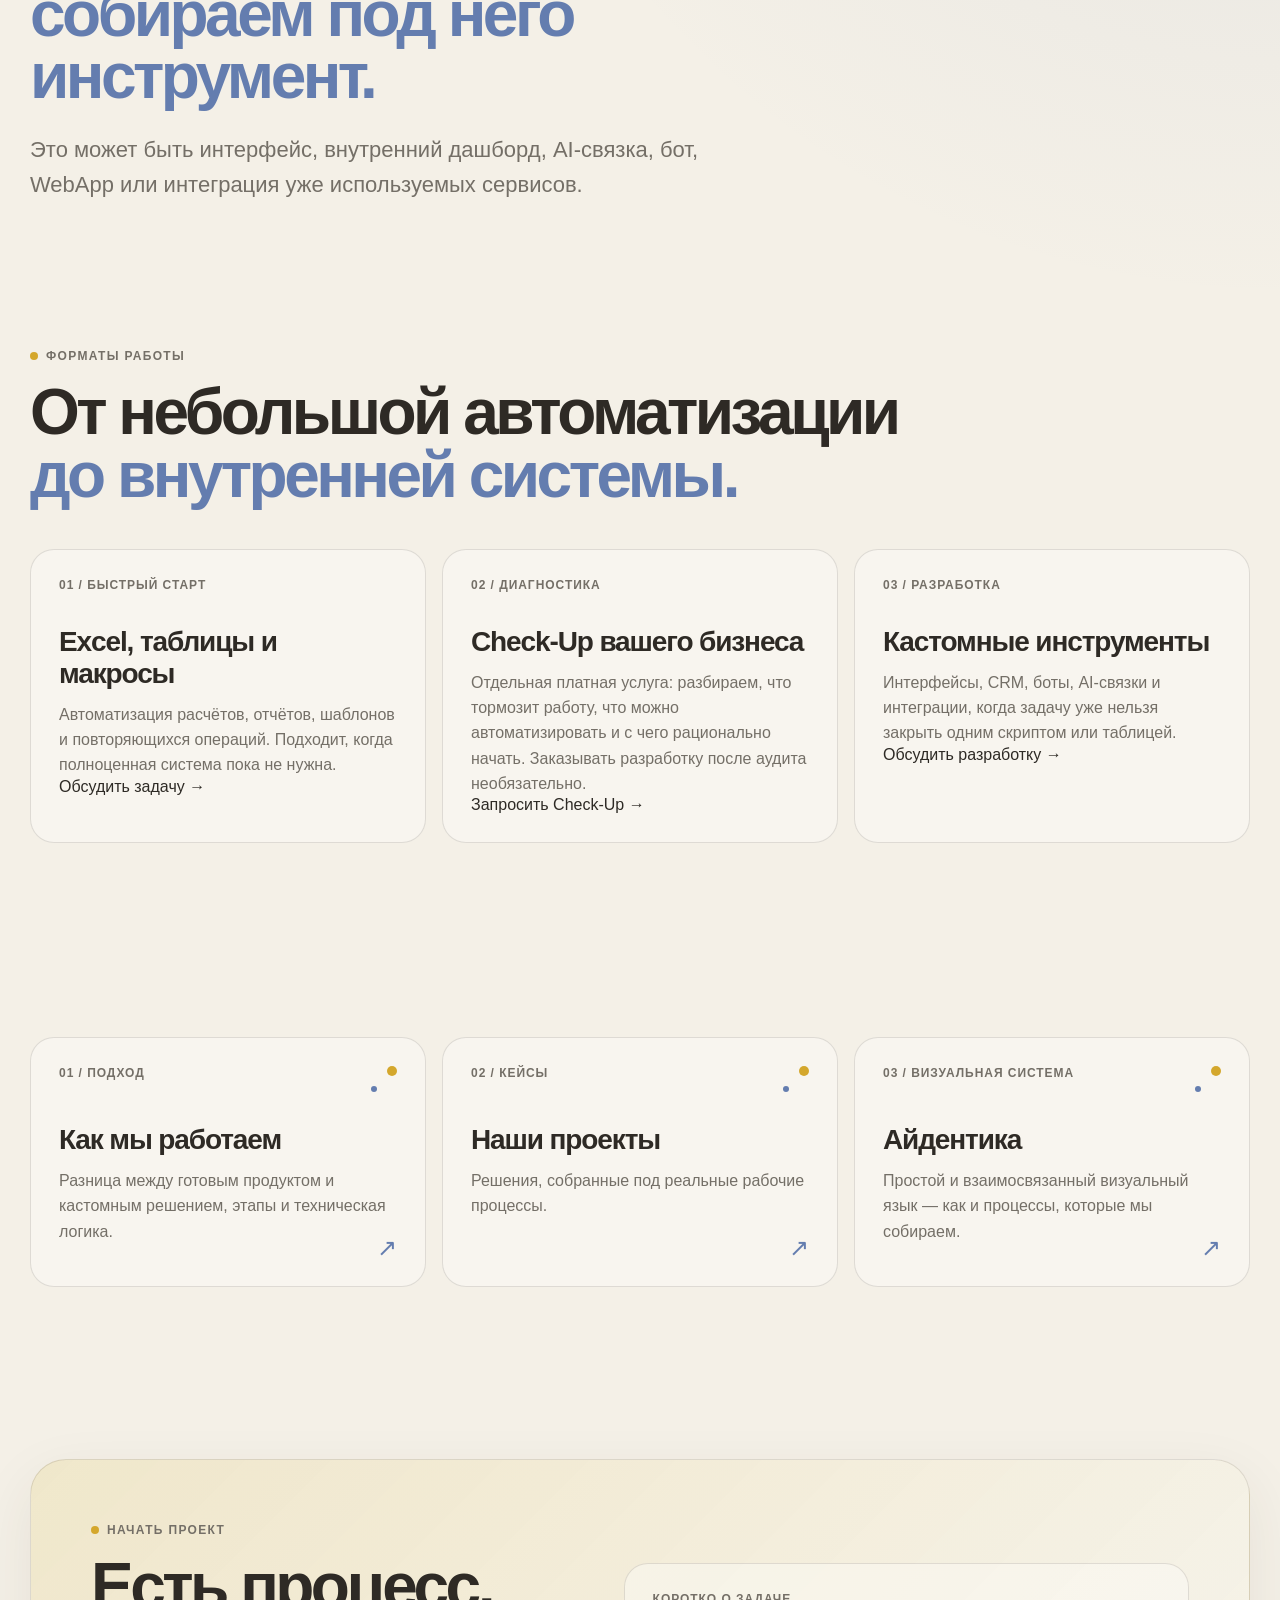
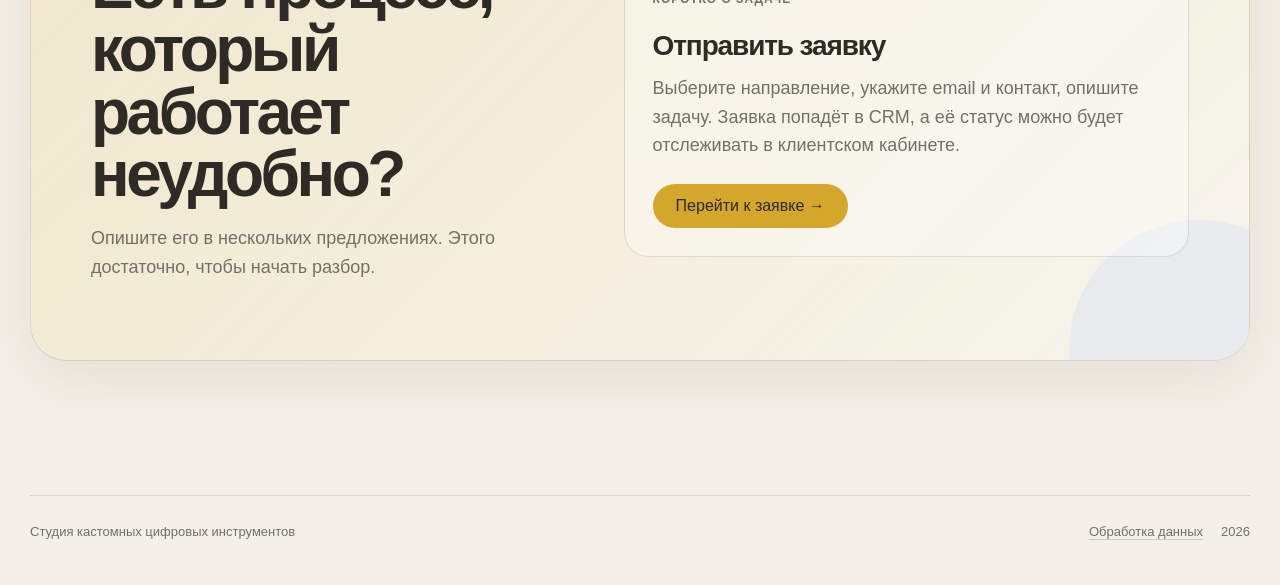
==== commit e4f4e084: "Clarify paid Check-Up and route request topics to CRM" ====
--- a/index.html
+++ b/index.html
@@ -129,7 +129,7 @@
           <h2>Бесплатный аудит рабочих процессов <span class="accent">при заключении договора.</span></h2>
           <p>Перед стартом проекта разбираем текущий процесс, находим ручные операции, дублирование и точки, где автоматизация действительно даст эффект.</p>
         </div>
-        <a class="btn primary" href="request.html">Обсудить задачу →</a>
+        <a class="btn primary" href="request.html?topic=contract-audit">Обсудить задачу →</a>
       </div>
     </div>
   </section>
@@ -158,16 +158,19 @@
           <div class="small">01 / быстрый старт</div>
           <h3>Excel, таблицы и макросы</h3>
           <p>Автоматизация расчётов, отчётов, шаблонов и повторяющихся операций. Подходит, когда полноценная система пока не нужна.</p>
+          <a class="text-link" href="request.html?topic=excel">Обсудить задачу →</a>
         </article>
         <article class="card service-card reveal">
           <div class="small">02 / диагностика</div>
           <h3>Check‑Up вашего бизнеса</h3>
-          <p>Отдельный аудит процессов: разбираем, что тормозит работу, что можно автоматизировать и с чего рационально начать.</p>
+          <p>Отдельная платная услуга: разбираем, что тормозит работу, что можно автоматизировать и с чего рационально начать. Заказывать разработку после аудита необязательно.</p>
+          <a class="text-link" href="request.html?topic=checkup">Запросить Check-Up →</a>
         </article>
         <article class="card service-card reveal">
           <div class="small">03 / разработка</div>
           <h3>Кастомные инструменты</h3>
           <p>Интерфейсы, CRM, боты, AI‑связки и интеграции, когда задачу уже нельзя закрыть одним скриптом или таблицей.</p>
+          <a class="text-link" href="request.html?topic=development">Обсудить разработку →</a>
         </article>
       </div>
     </div>
@@ -215,7 +218,7 @@
         <div class="card request-shortcut">
           <div class="small">коротко о задаче</div>
           <h3>Отправить заявку</h3>
-          <p>Имя, удобный контакт и несколько предложений о задаче — этого достаточно, чтобы начать разговор.</p>
+          <p>Выберите направление, укажите email и контакт, опишите задачу. Заявка попадёт в CRM, а её статус можно будет отслеживать в клиентском кабинете.</p>
           <a class="btn primary" href="request.html">Перейти к заявке →</a>
         </div>
       </div>
--- a/styles.css
+++ b/styles.css
@@ -812,3 +812,93 @@
   font-size:18px;
   line-height:1.65;
 }
+
+
+/* Launch content additions */
+.promo-section{padding:34px 0 24px}
+.audit-banner{
+  display:grid;
+  grid-template-columns:minmax(0,1fr) auto;
+  gap:38px;
+  align-items:center;
+  padding:clamp(26px,5vw,52px);
+  border:1px solid rgba(212,167,44,.34);
+  border-radius:var(--radius-lg);
+  background:
+    radial-gradient(circle at 88% 18%,rgba(212,167,44,.18),transparent 30%),
+    linear-gradient(135deg,rgba(233,217,157,.32),rgba(255,255,255,.28));
+  box-shadow:var(--shadow);
+}
+.audit-banner h2{
+  max-width:820px;
+  margin:8px 0 16px;
+  font-size:clamp(34px,4.5vw,58px);
+  line-height:1;
+}
+.audit-banner p{
+  max-width:760px;
+  margin:0;
+  color:var(--muted);
+  font-size:17px;
+  line-height:1.6;
+}
+.service-grid,
+.request-flow{
+  display:grid;
+  grid-template-columns:repeat(3,minmax(0,1fr));
+  gap:16px;
+  margin-top:42px;
+}
+.service-card{
+  min-height:280px;
+}
+.service-card .small{
+  margin-bottom:34px;
+}
+.product-choice{
+  margin-top:0;
+}
+.contact-direct{
+  display:flex;
+  justify-content:space-between;
+  gap:30px;
+  align-items:center;
+  margin-top:32px;
+  padding:clamp(24px,4vw,38px);
+  border:1px solid var(--line);
+  border-radius:var(--radius-lg);
+  background:rgba(255,255,255,.3);
+}
+.contact-direct h2{
+  margin:6px 0 10px;
+  font-size:clamp(28px,4vw,48px);
+  letter-spacing:-.045em;
+  overflow-wrap:anywhere;
+}
+.contact-direct p{
+  max-width:650px;
+  margin:0;
+  color:var(--muted);
+  line-height:1.6;
+}
+.request-flow-section h2{
+  margin-top:8px;
+}
+.request-flow .card .small{
+  margin-bottom:24px;
+}
+@media(max-width:900px){
+  .audit-banner{
+    grid-template-columns:1fr;
+  }
+}
+@media(max-width:760px){
+  .service-grid,
+  .request-flow{
+    grid-template-columns:1fr;
+  }
+  .contact-direct{
+    align-items:stretch;
+    flex-direction:column;
+  }
+}
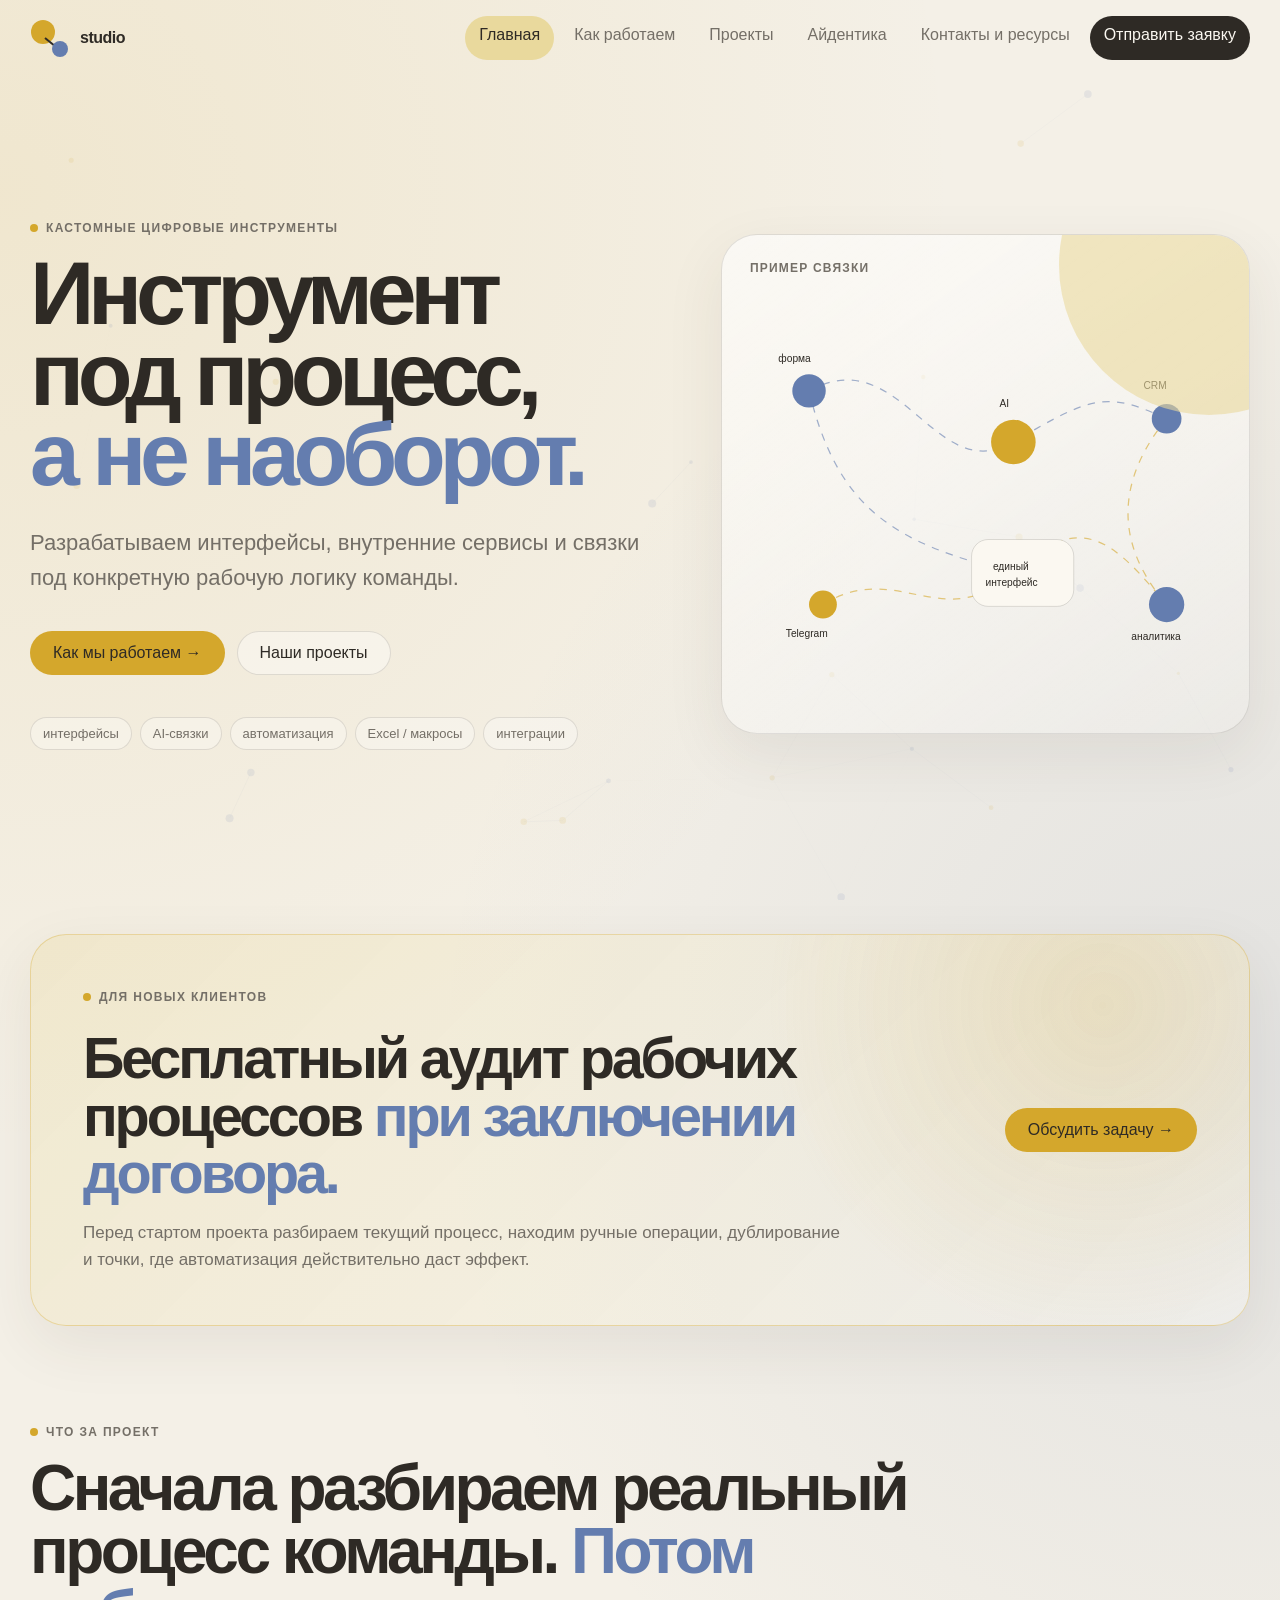
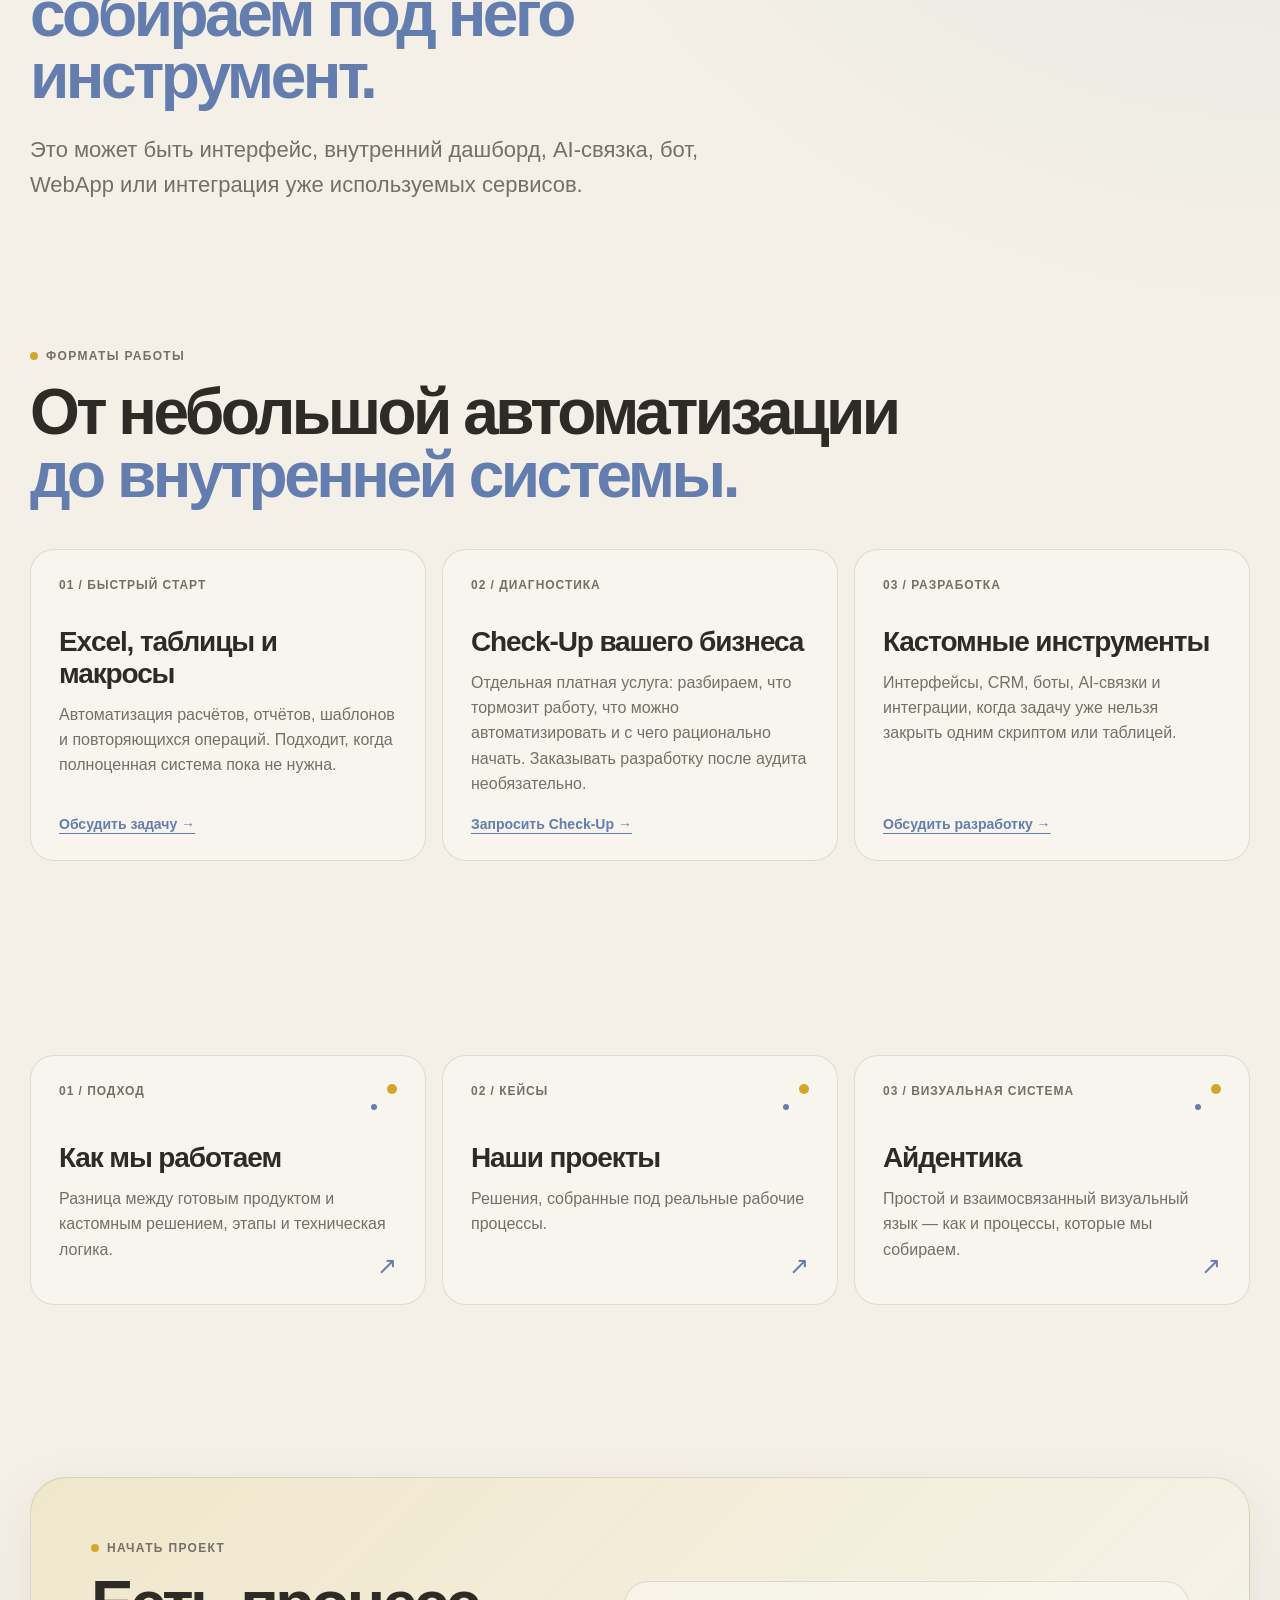
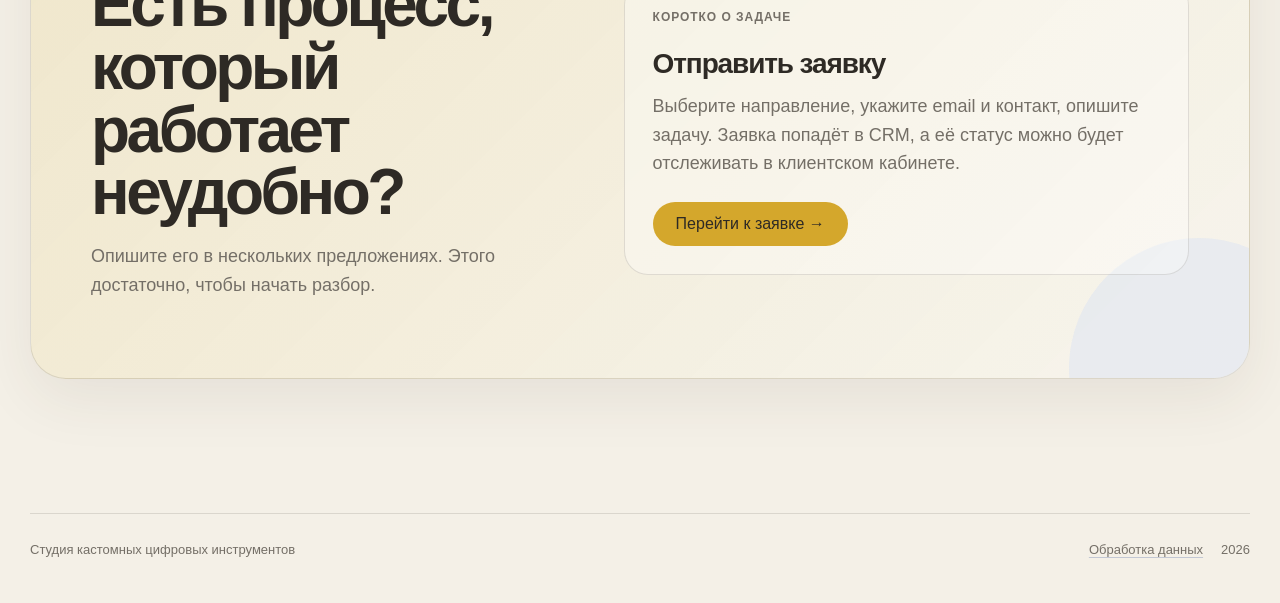
==== commit 5503f693: "Clarify contacts navigation in index.html" ====
--- a/index.html
+++ b/index.html
@@ -58,7 +58,7 @@
 <a href="approach.html" class="">Как работаем</a>
 <a href="projects.html" class="">Проекты</a>
 <a href="identity.html" class="">Айдентика</a>
-<a href="contacts.html" class="">Наши ресурсы</a>
+<a href="contacts.html" class="">Контакты и ресурсы</a>
 <a href="request.html" class="nav-cta">Отправить заявку</a>
     </nav>
 
--- a/styles.css
+++ b/styles.css
@@ -902,3 +902,33 @@
     flex-direction:column;
   }
 }
+
+
+/* Request topics and service links */
+.form-label{font-size:14px;font-weight:750;margin:2px 0 -6px}
+select.field{min-height:54px;cursor:pointer}
+.service-card .text-link,
+.product-choice .text-link,
+.request-flow .text-link{
+  display:inline-flex;
+  align-self:flex-start;
+  margin-top:20px;
+  color:var(--blue);
+  font-size:14px;
+  font-weight:750;
+  text-decoration:underline;
+  text-underline-offset:4px;
+}
+.service-card{display:flex;flex-direction:column;align-items:flex-start}
+.service-card p{flex:1}
+
+
+.case-principles{
+  margin-bottom:48px;
+}
+.case-principles .request-flow{
+  margin-top:22px;
+}
+.case-principles .card{
+  min-height:220px;
+}
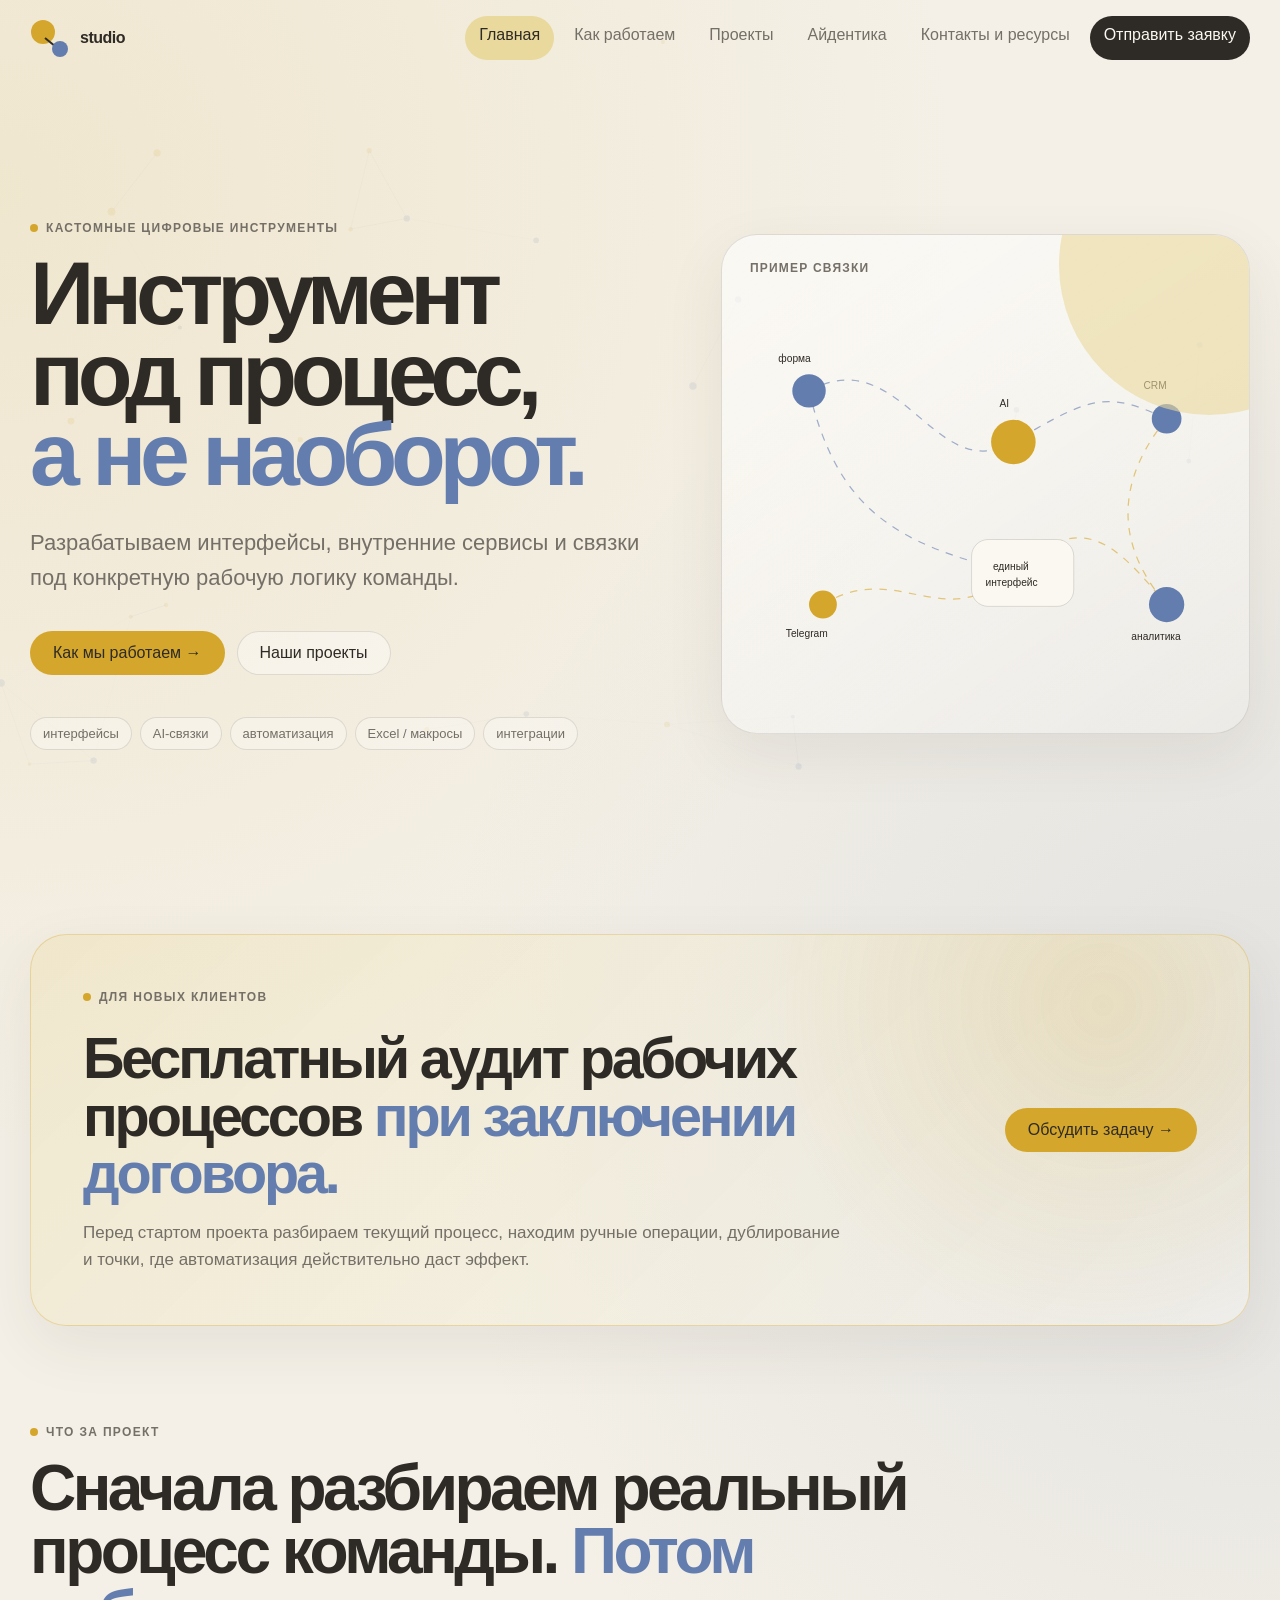
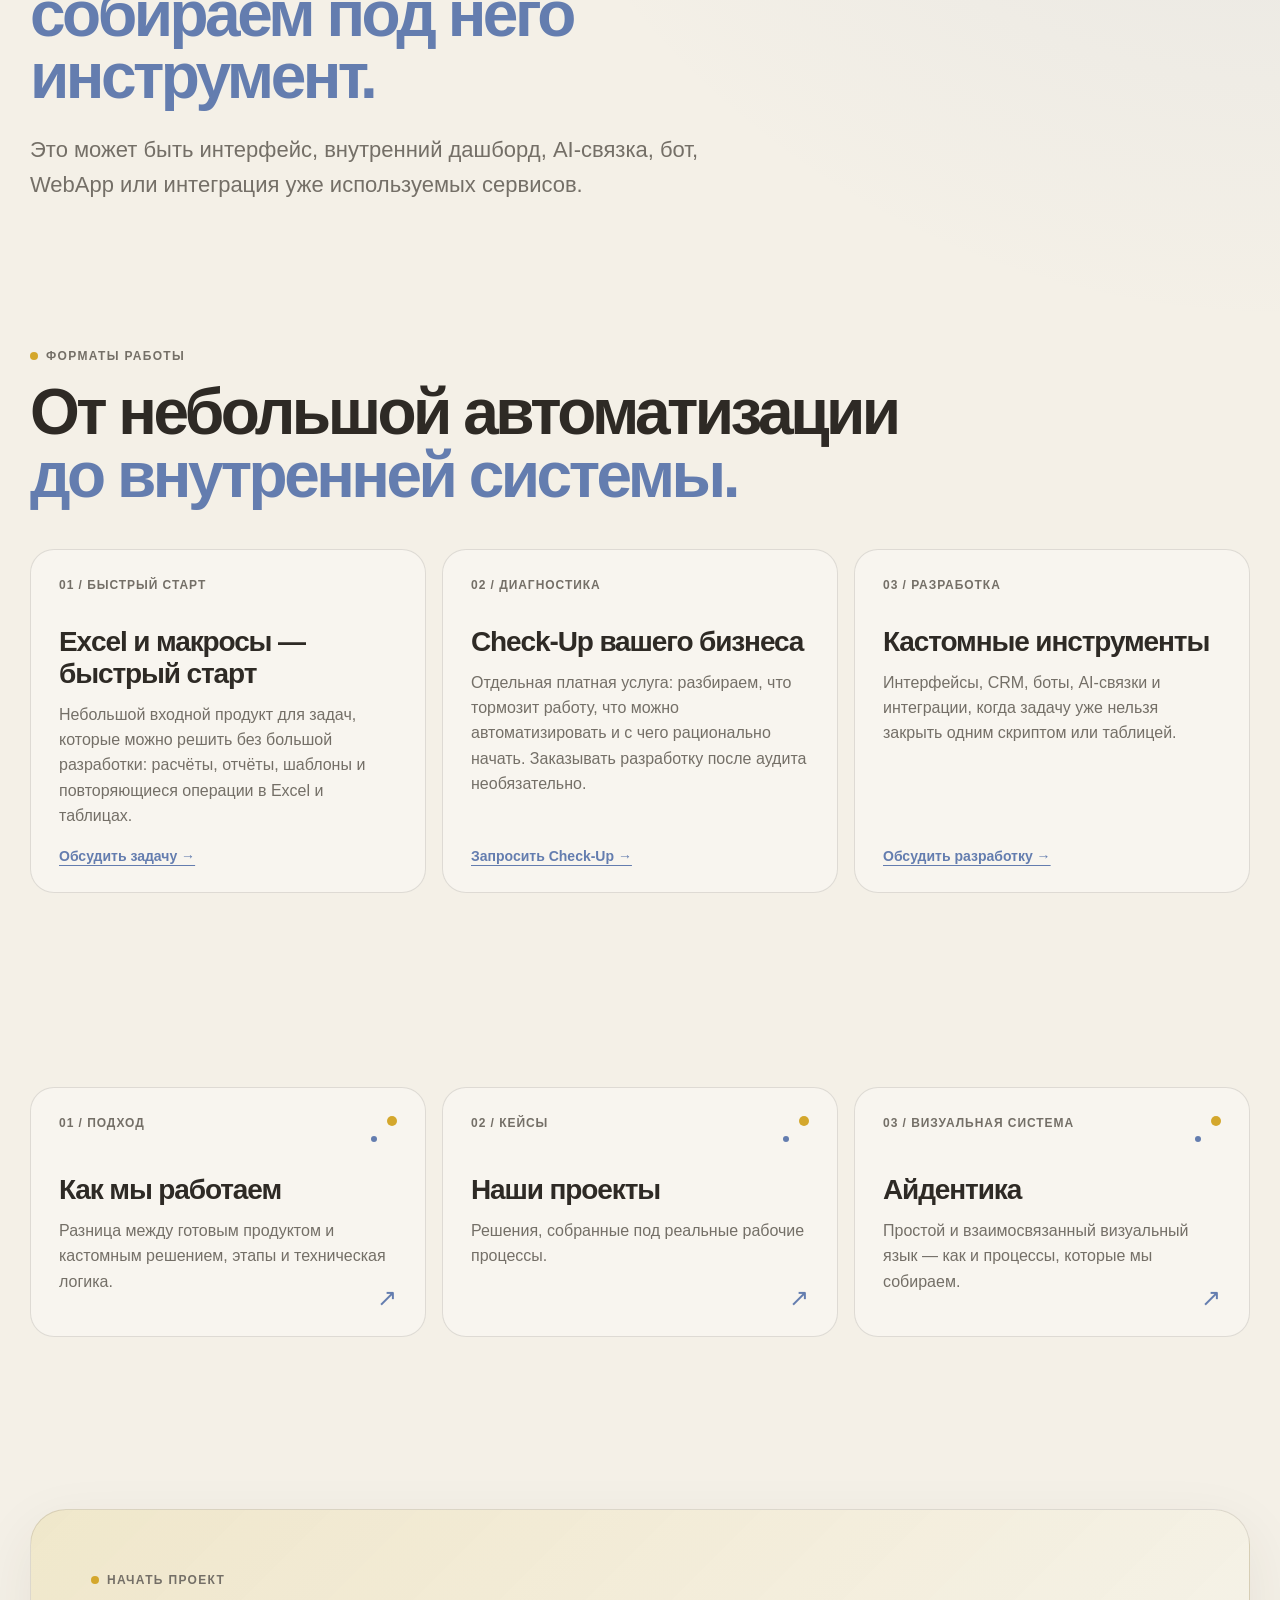
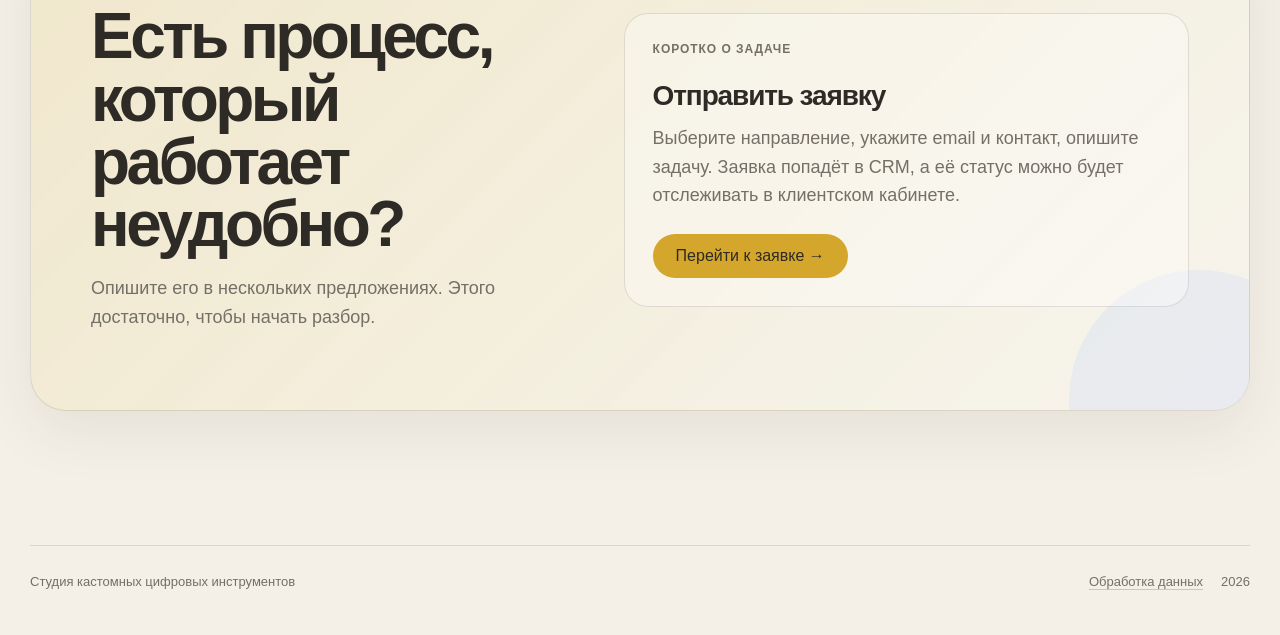
==== commit 8ef292b8: "Polish site content from partner feedback (index.html)" ====
--- a/index.html
+++ b/index.html
@@ -156,8 +156,8 @@
       <div class="service-grid">
         <article class="card service-card reveal">
           <div class="small">01 / быстрый старт</div>
-          <h3>Excel, таблицы и макросы</h3>
-          <p>Автоматизация расчётов, отчётов, шаблонов и повторяющихся операций. Подходит, когда полноценная система пока не нужна.</p>
+          <h3>Excel и макросы — быстрый старт</h3>
+          <p>Небольшой входной продукт для задач, которые можно решить без большой разработки: расчёты, отчёты, шаблоны и повторяющиеся операции в Excel и таблицах.</p>
           <a class="text-link" href="request.html?topic=excel">Обсудить задачу →</a>
         </article>
         <article class="card service-card reveal">
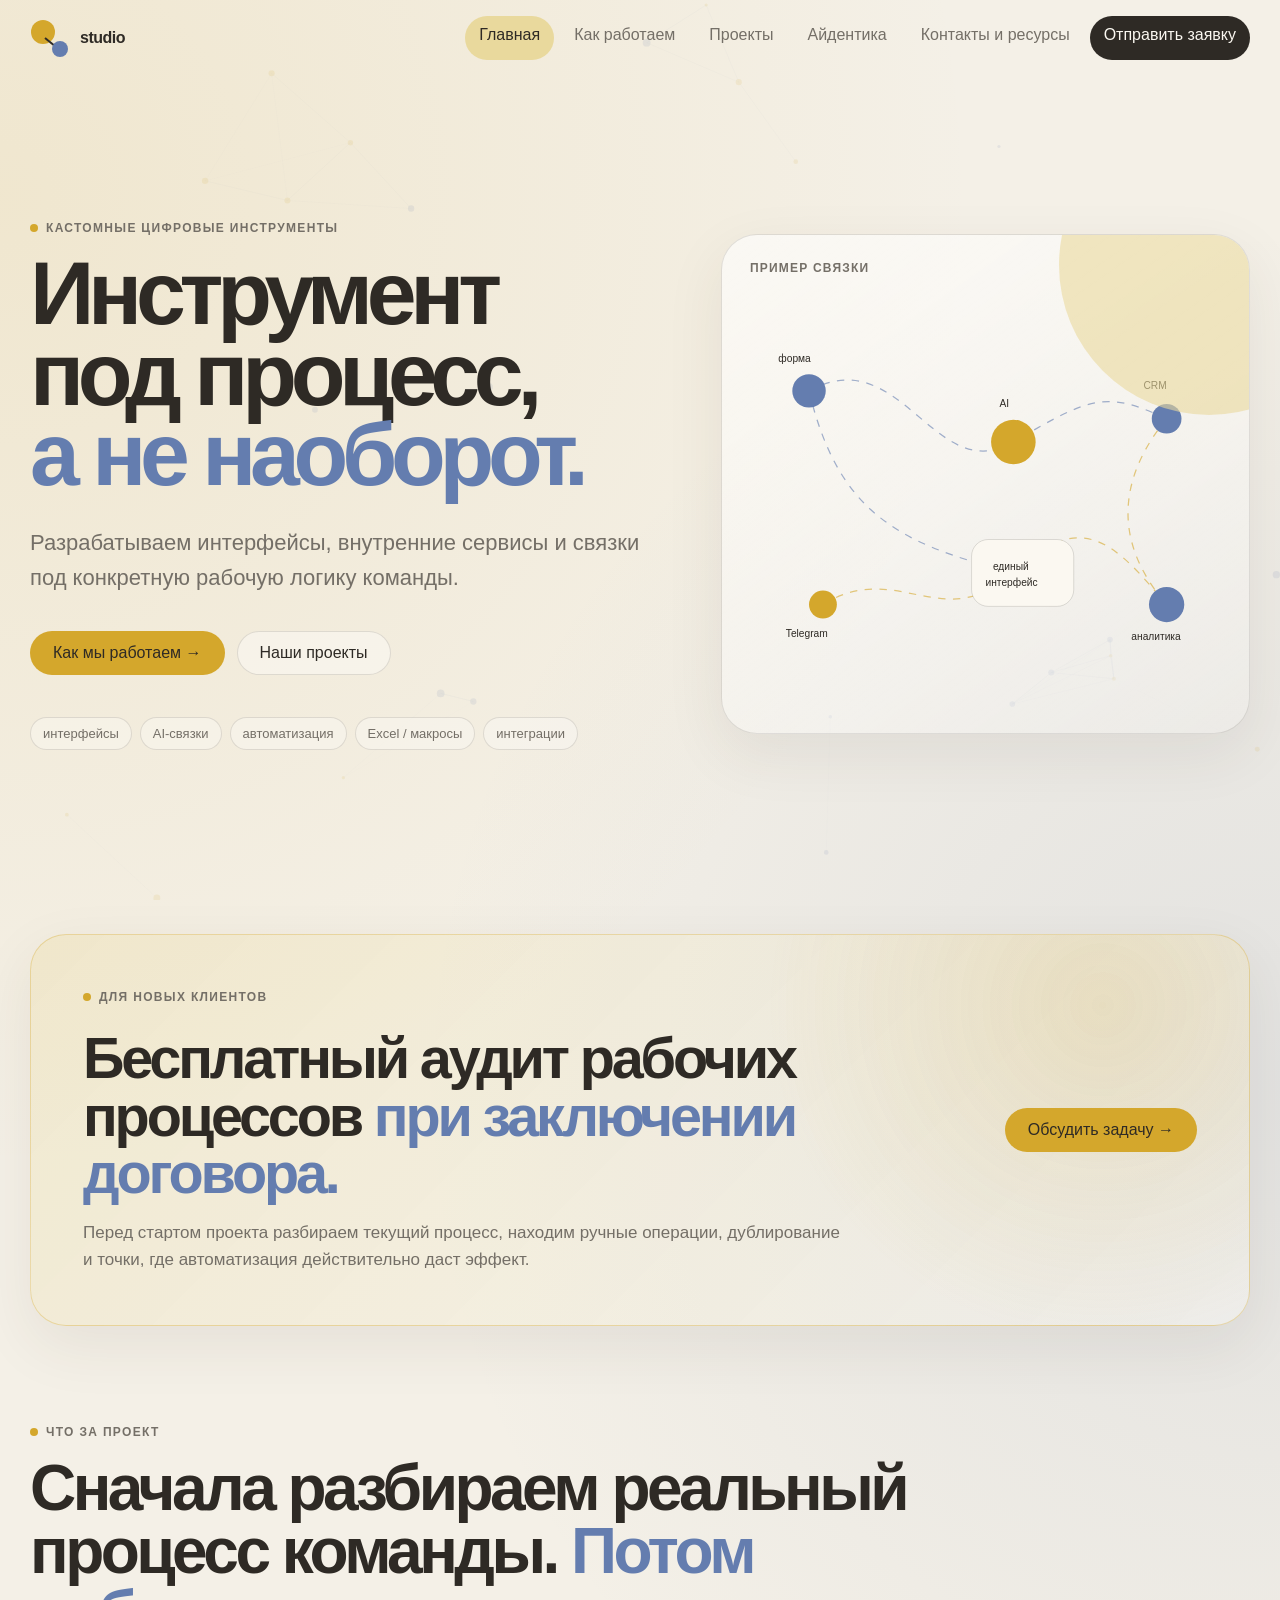
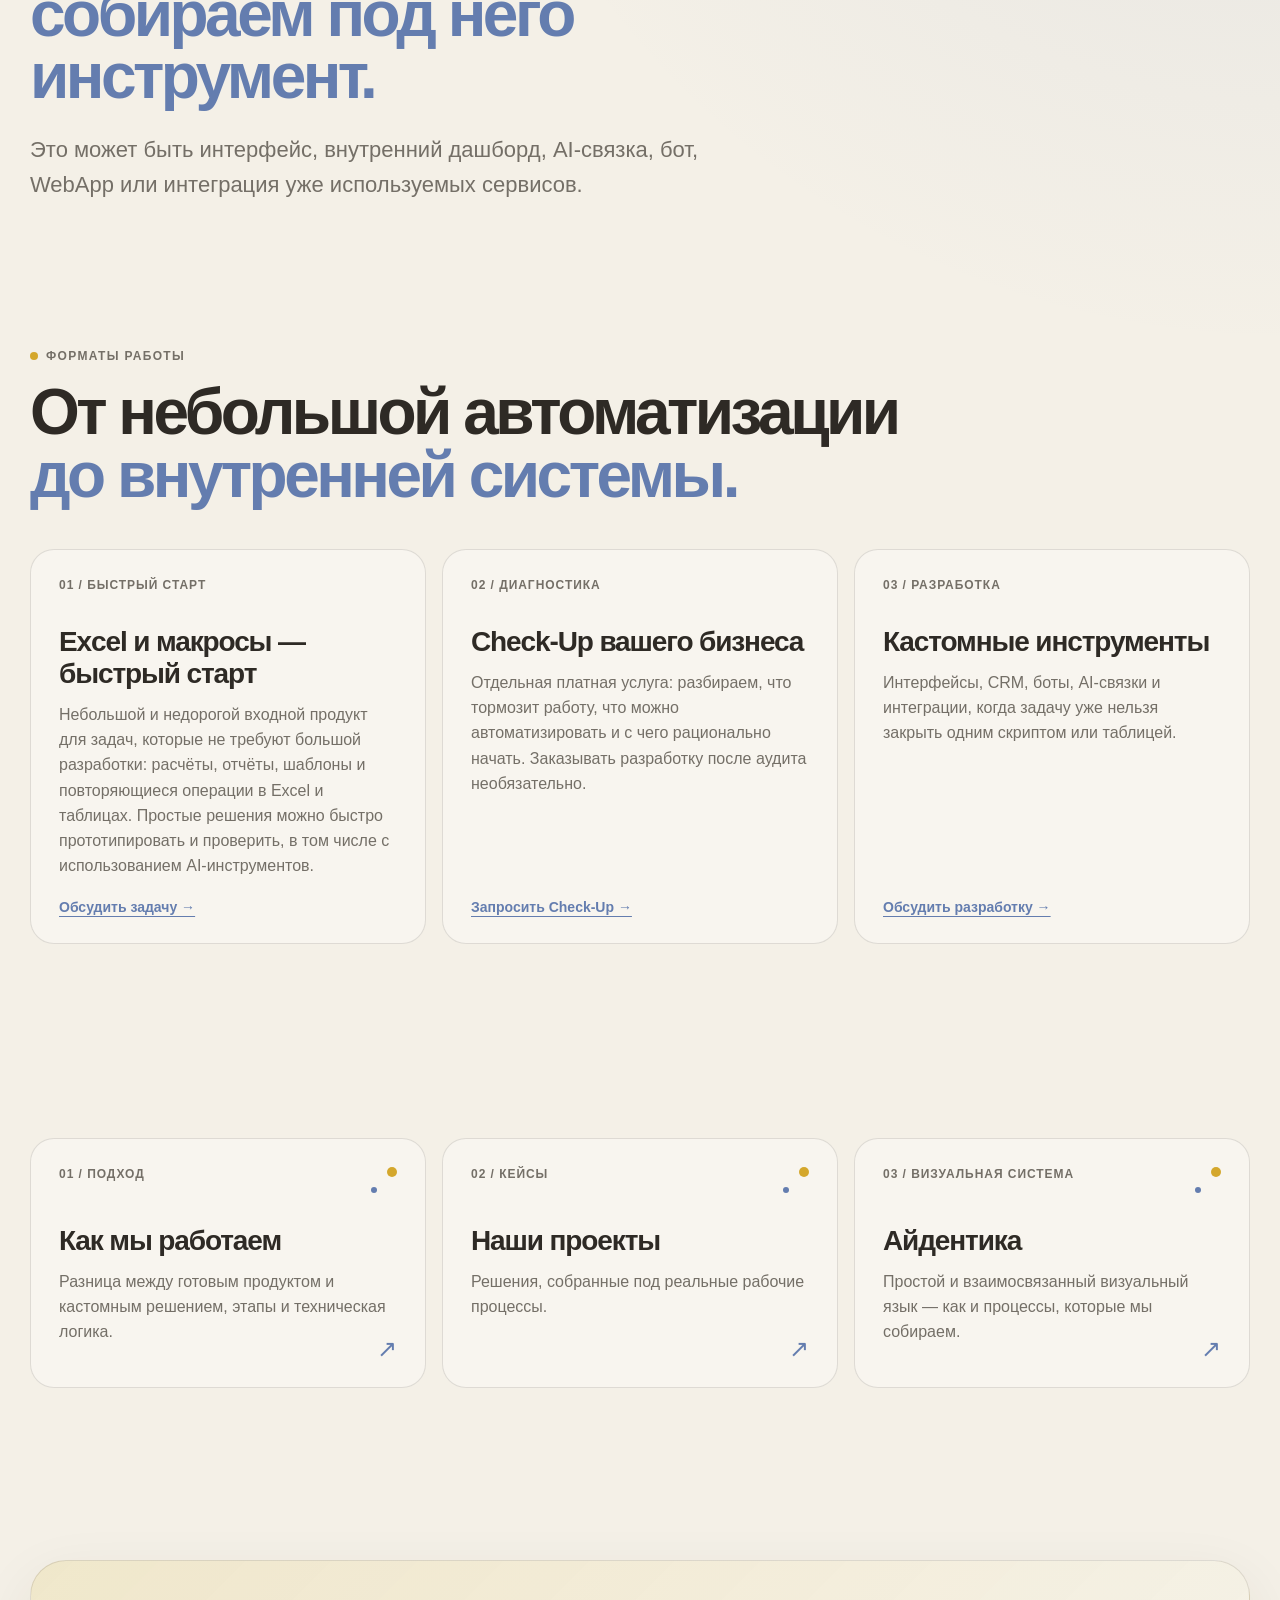
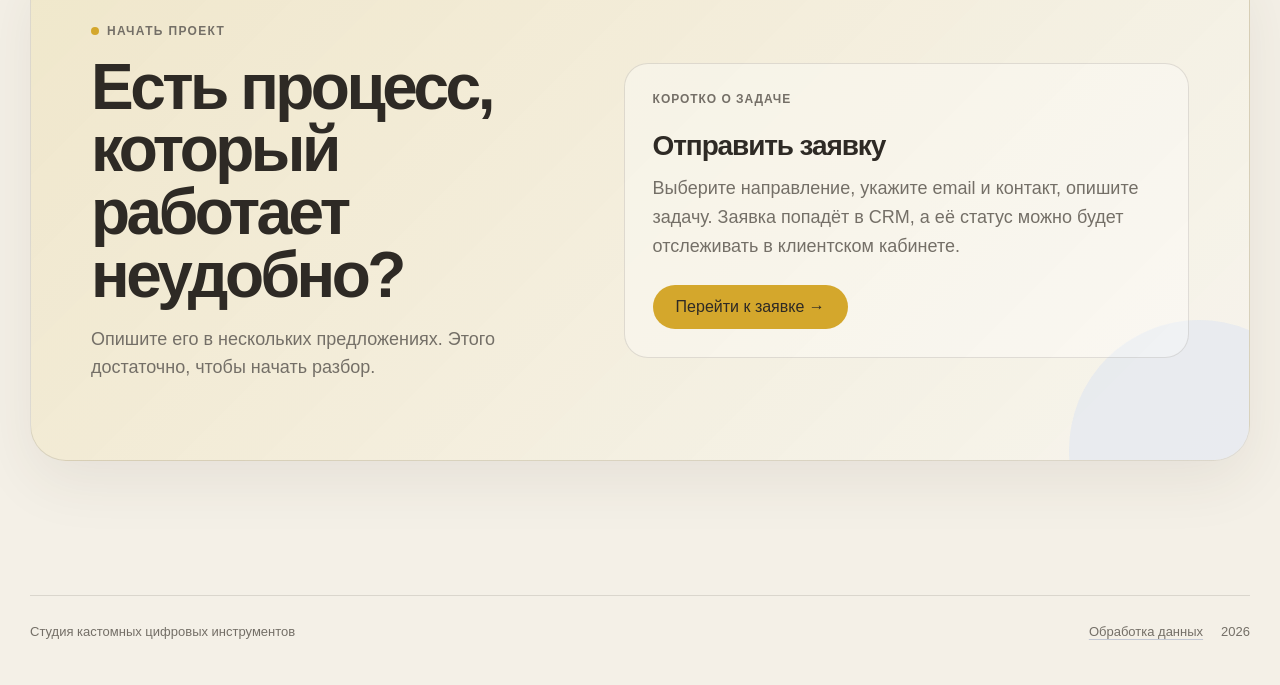
==== commit 4d606e39: "Clarify Excel automation offer" ====
--- a/index.html
+++ b/index.html
@@ -157,7 +157,7 @@
         <article class="card service-card reveal">
           <div class="small">01 / быстрый старт</div>
           <h3>Excel и макросы — быстрый старт</h3>
-          <p>Небольшой входной продукт для задач, которые можно решить без большой разработки: расчёты, отчёты, шаблоны и повторяющиеся операции в Excel и таблицах.</p>
+          <p>Небольшой и недорогой входной продукт для задач, которые не требуют большой разработки: расчёты, отчёты, шаблоны и повторяющиеся операции в Excel и таблицах. Простые решения можно быстро прототипировать и проверить, в том числе с использованием AI‑инструментов.</p>
           <a class="text-link" href="request.html?topic=excel">Обсудить задачу →</a>
         </article>
         <article class="card service-card reveal">
